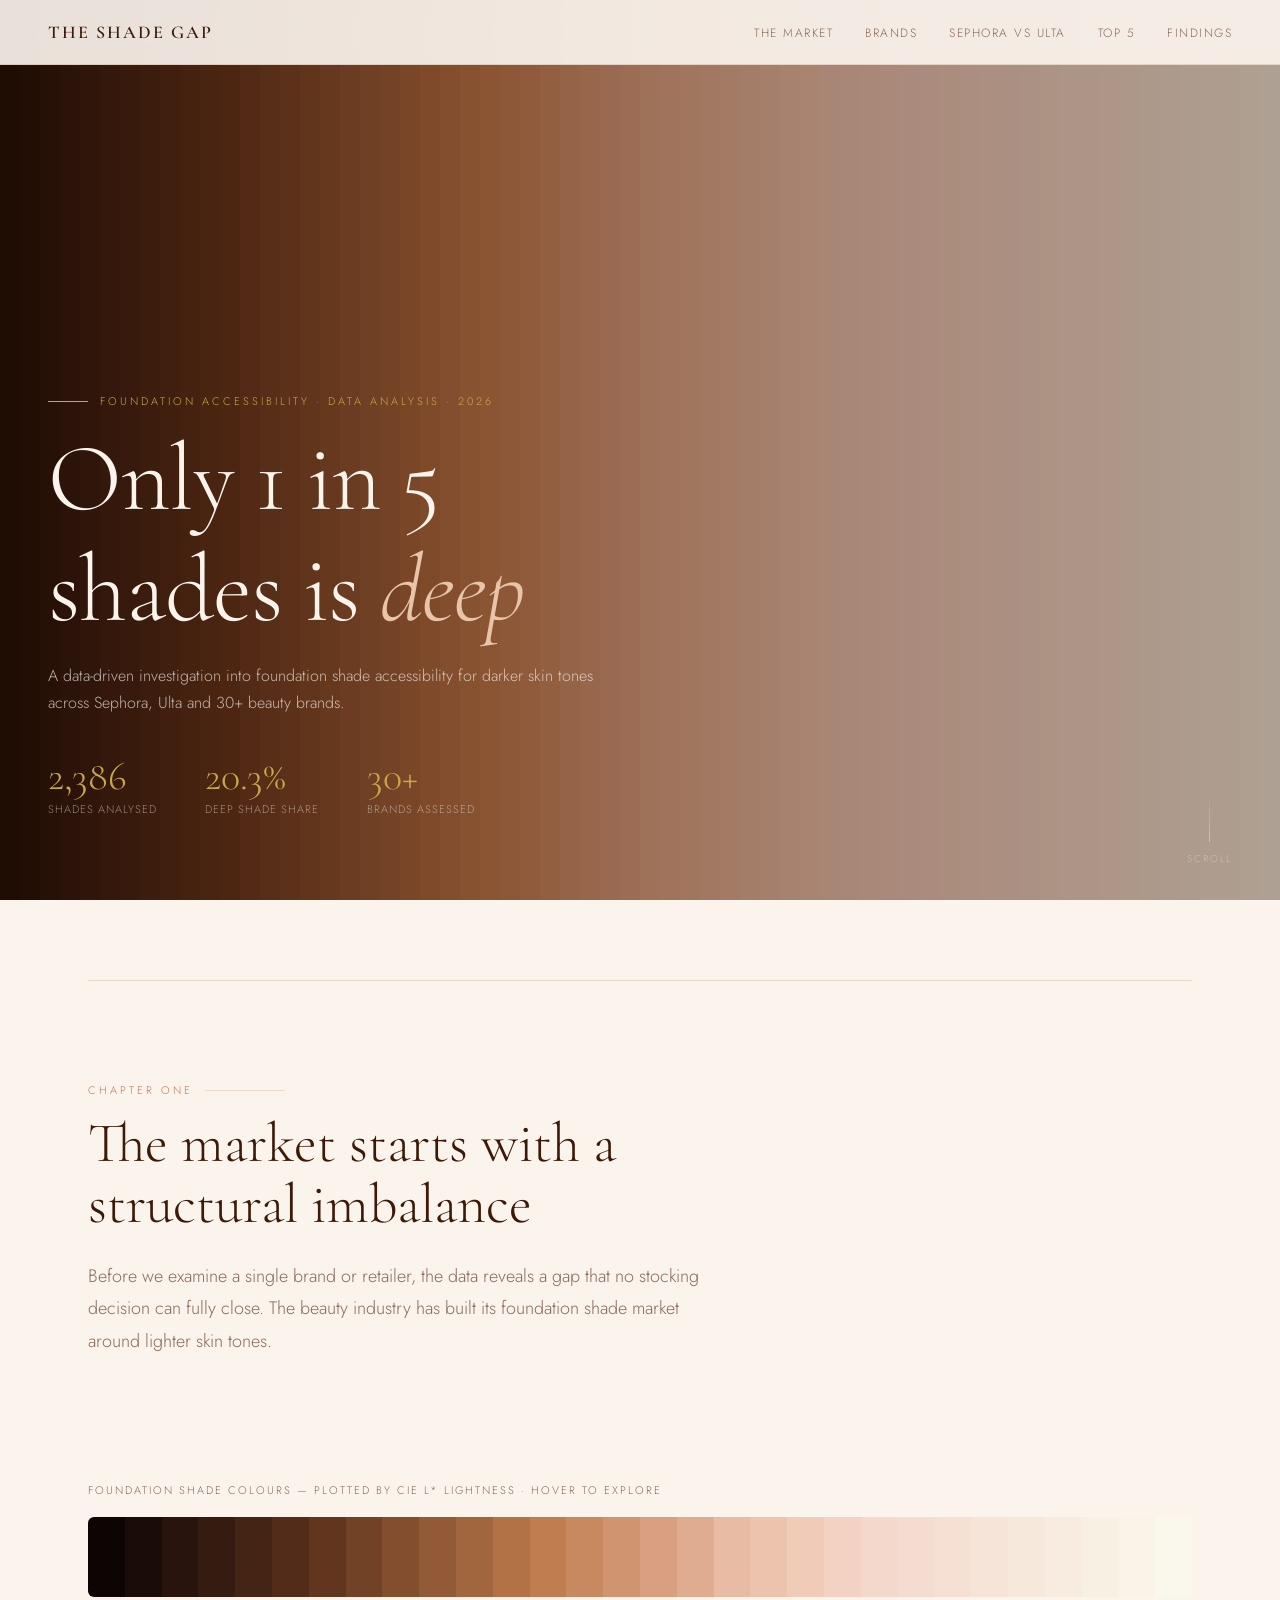
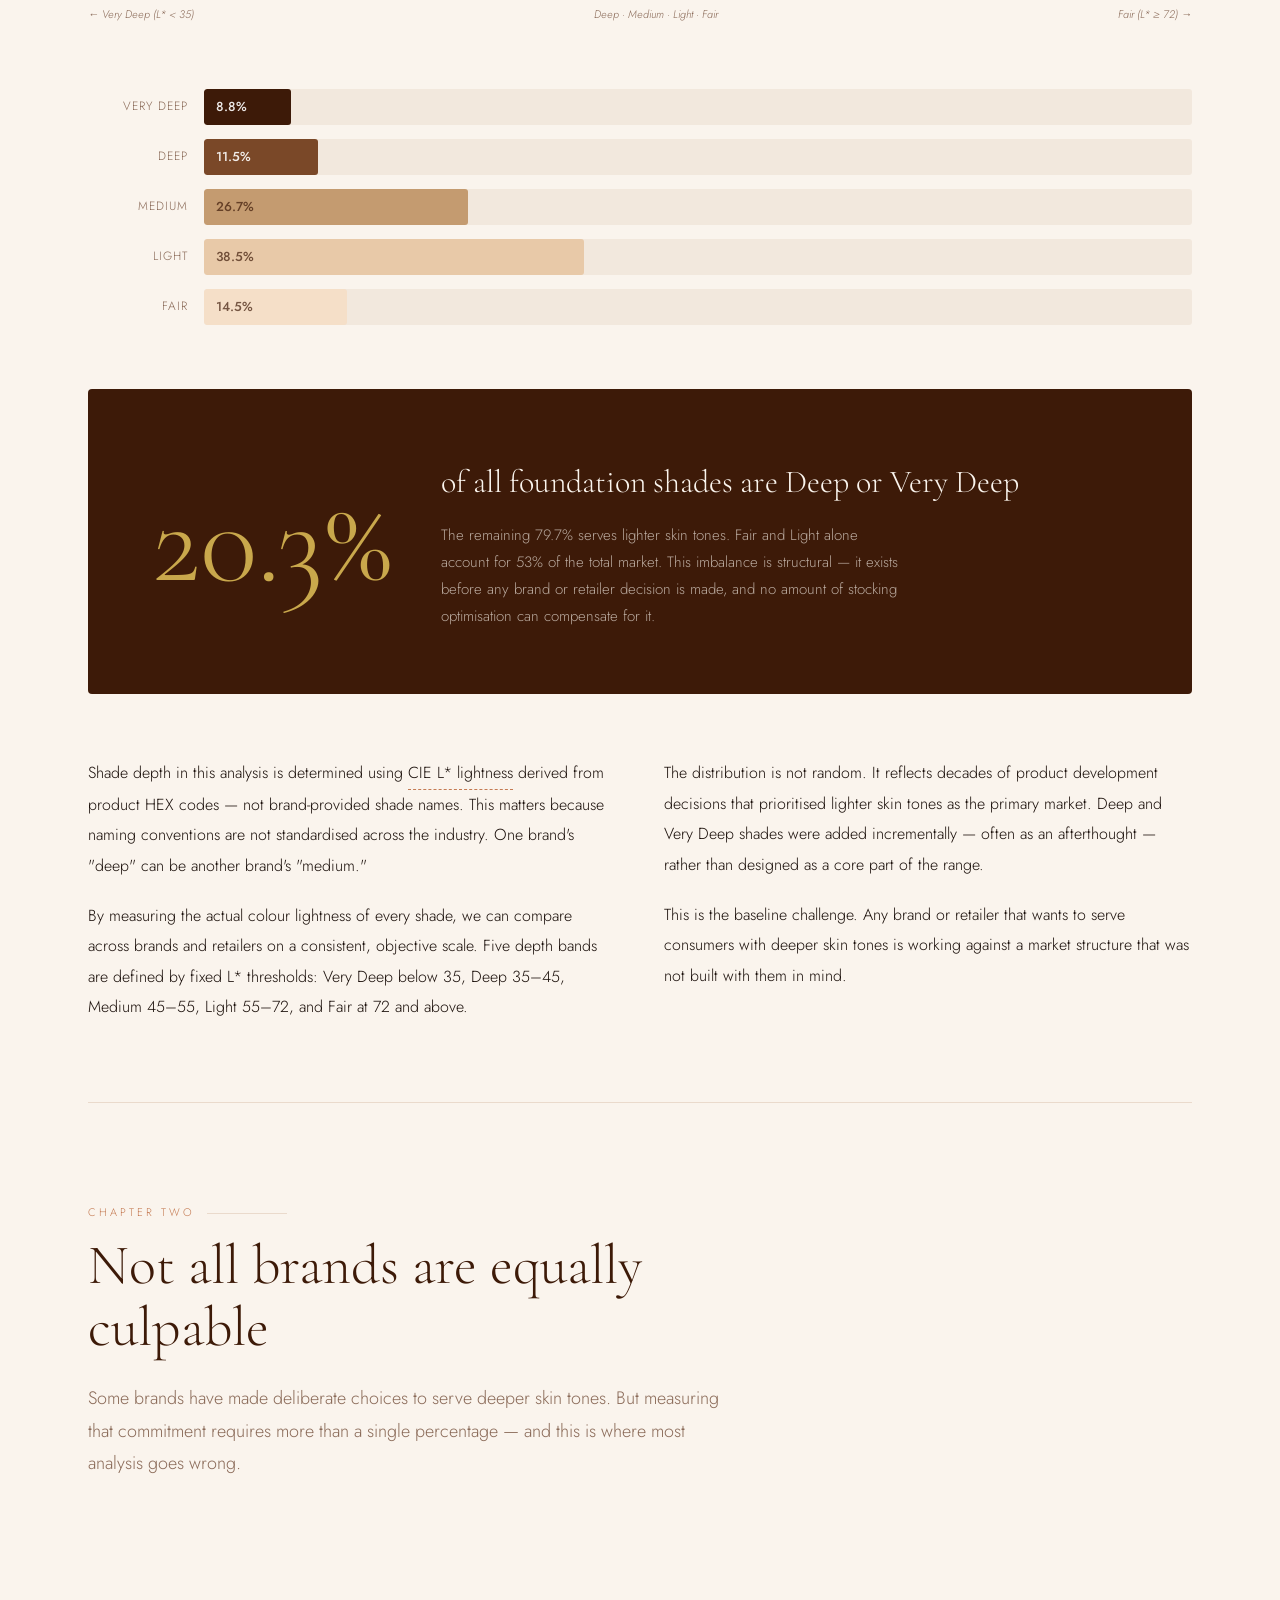
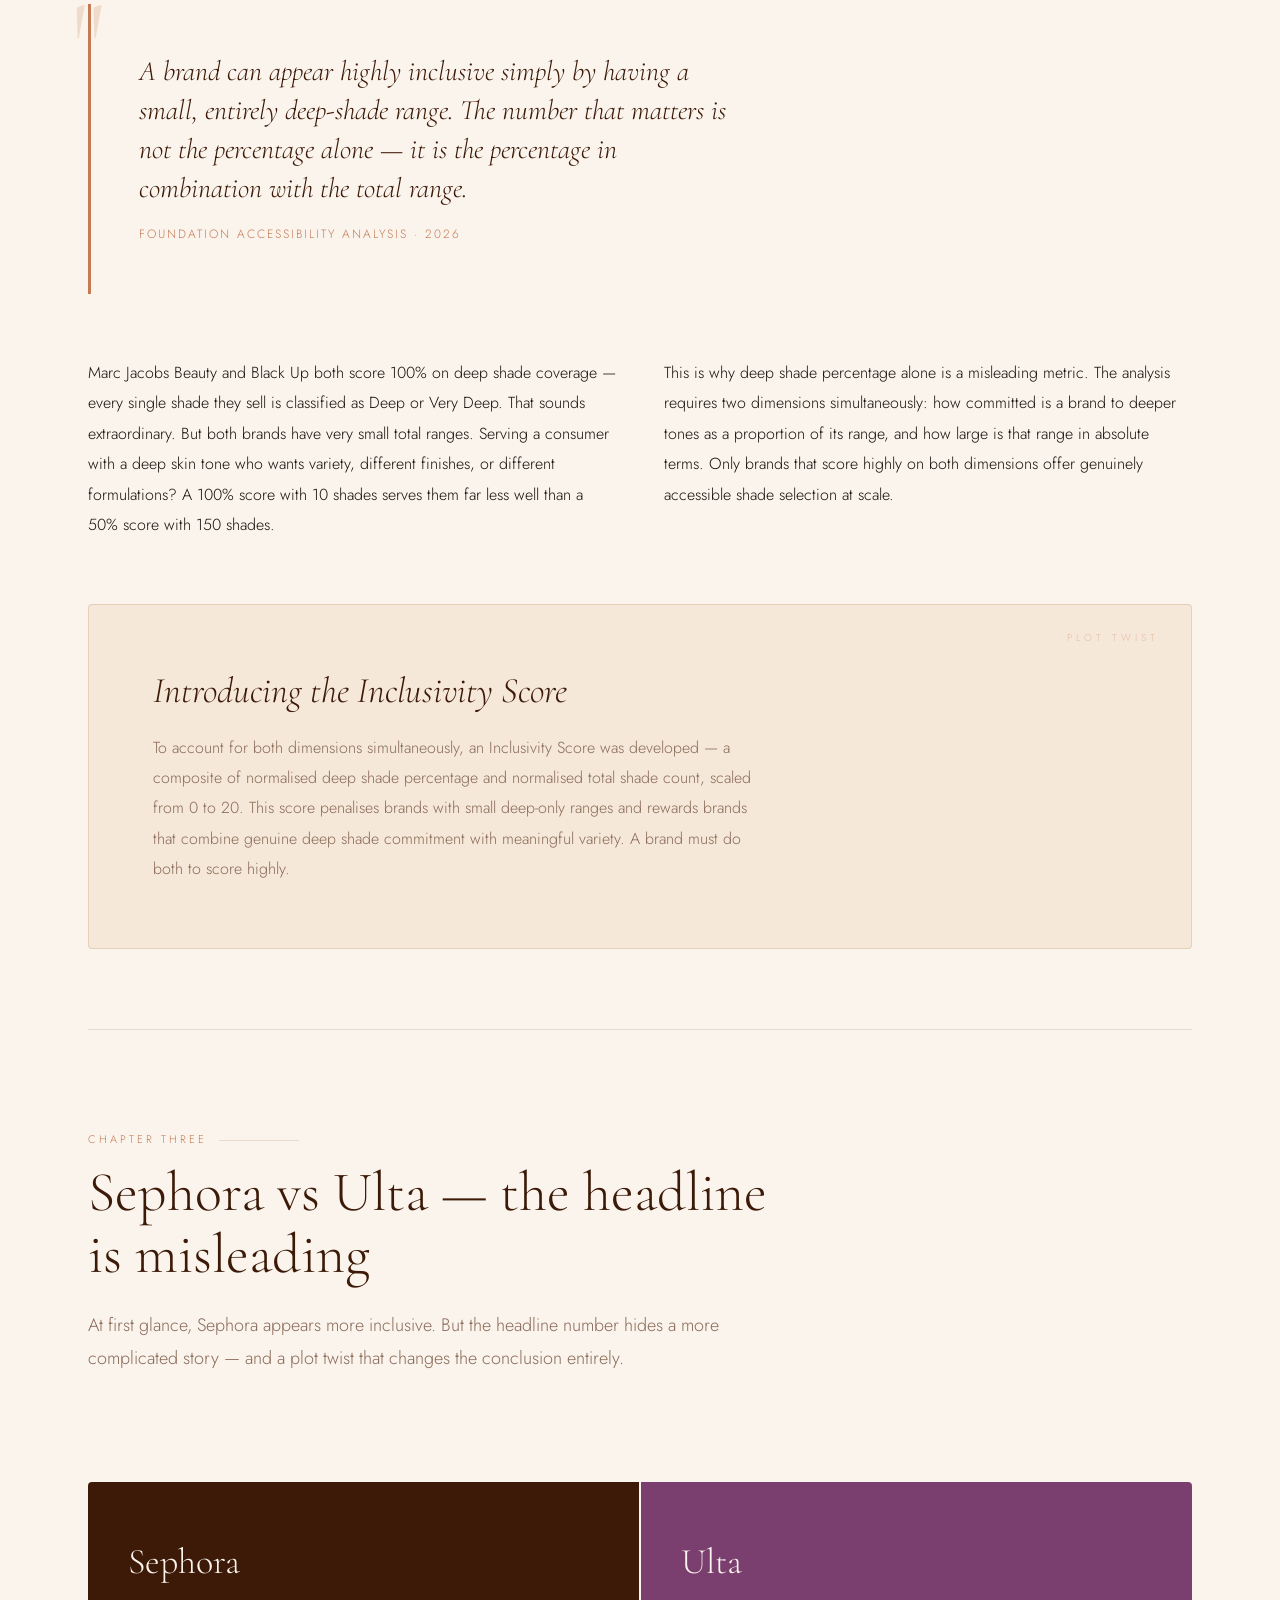
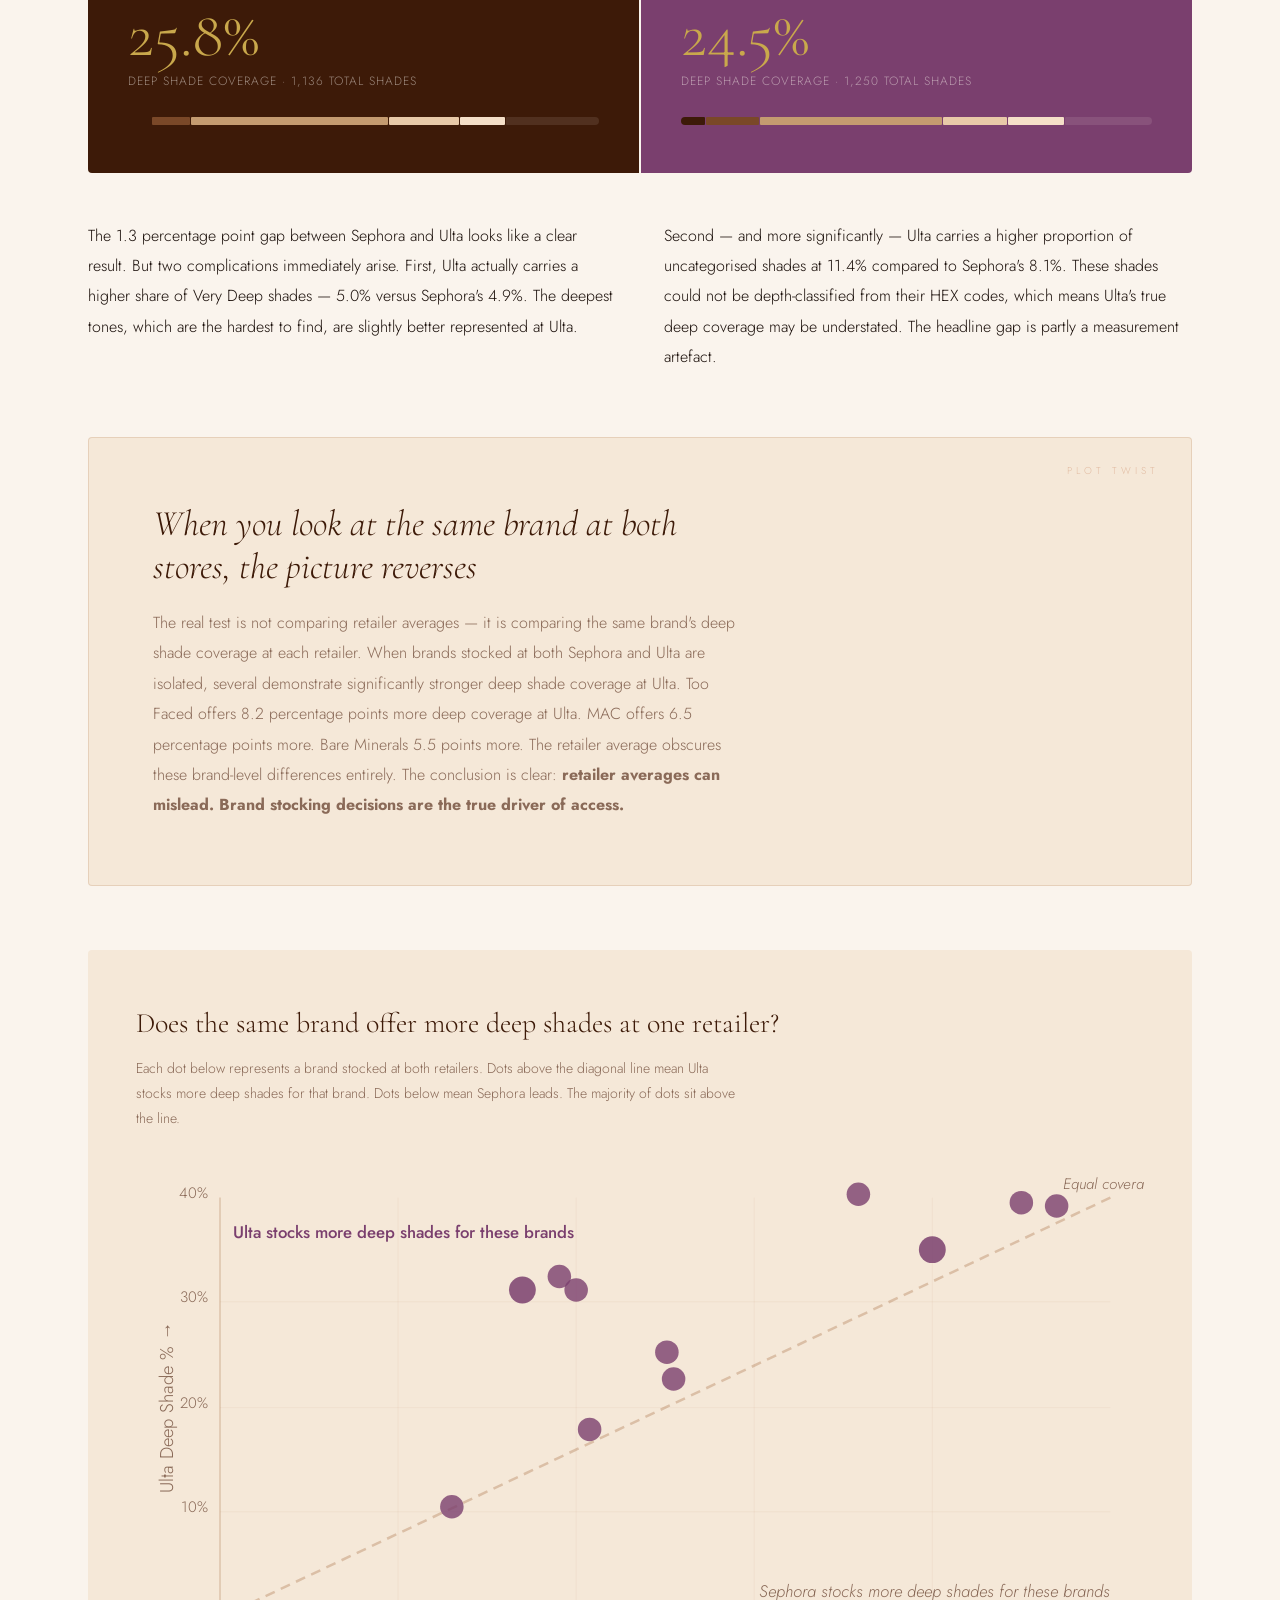
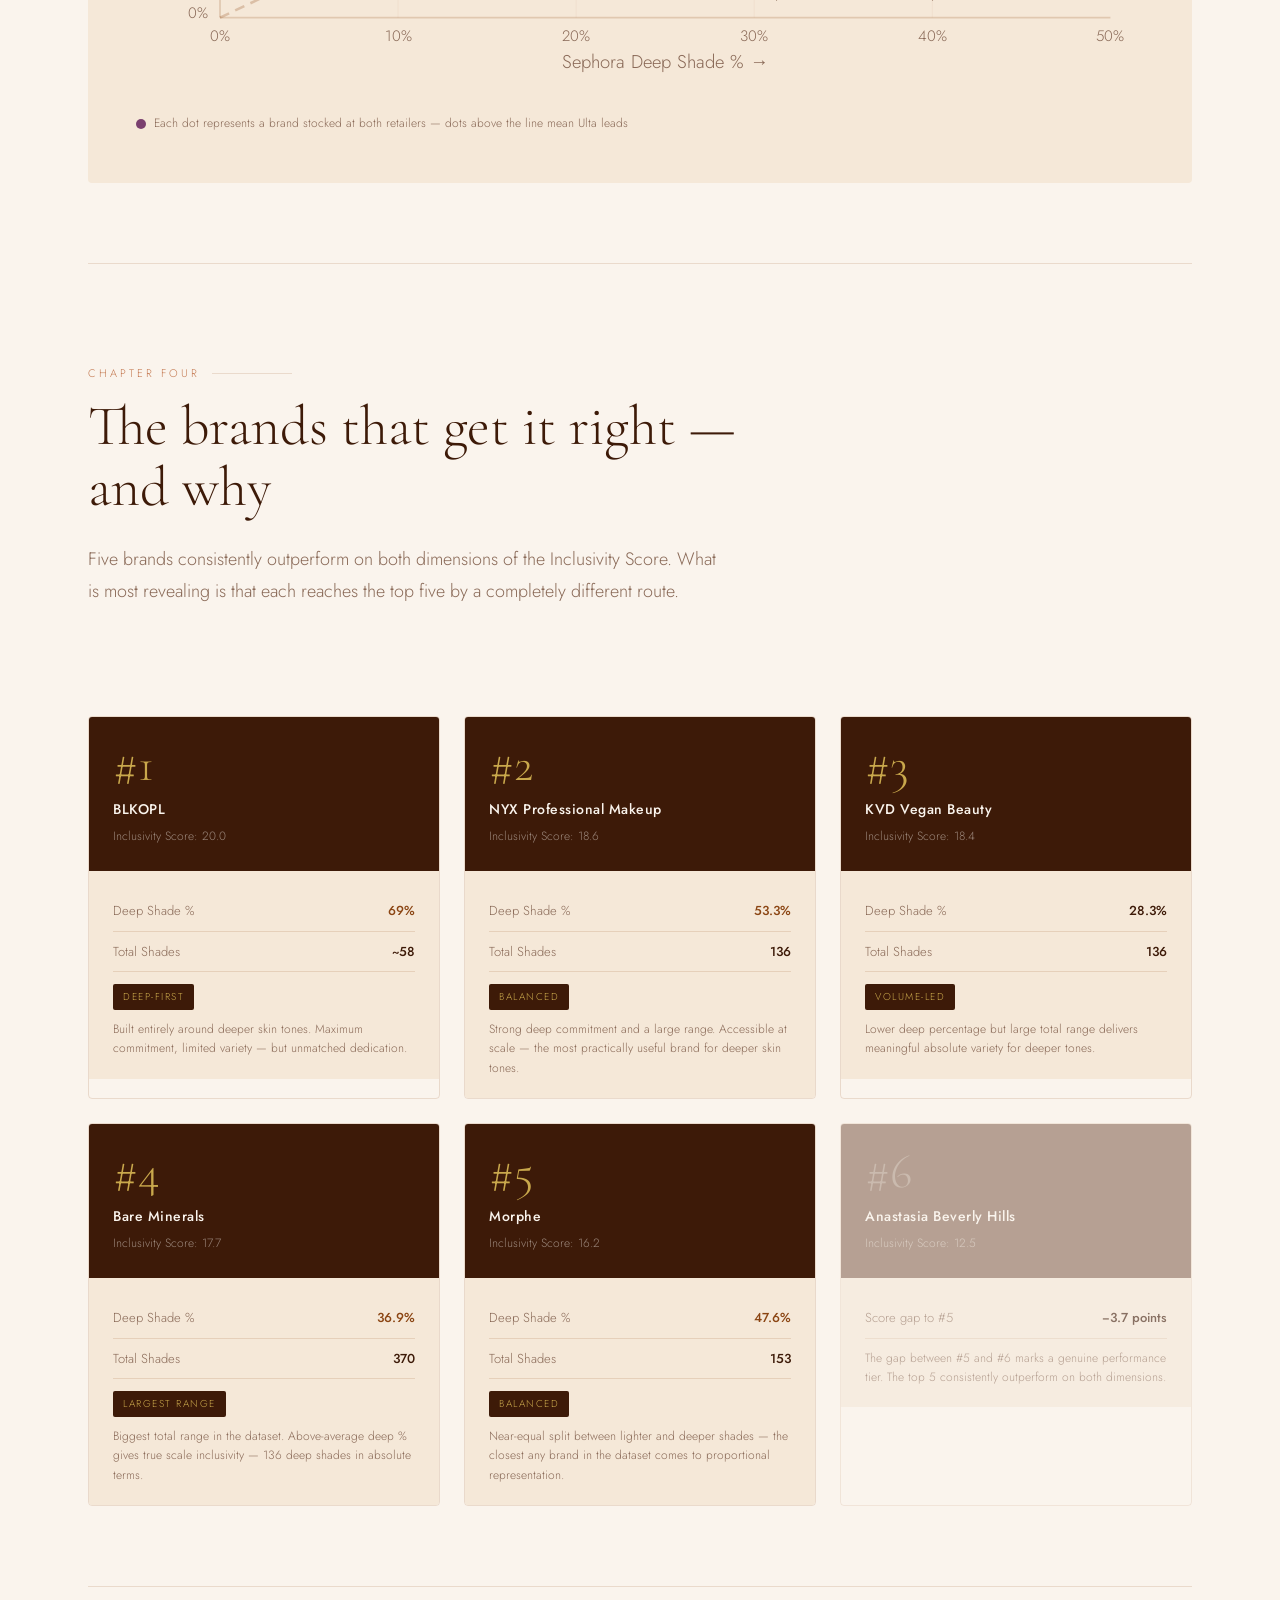
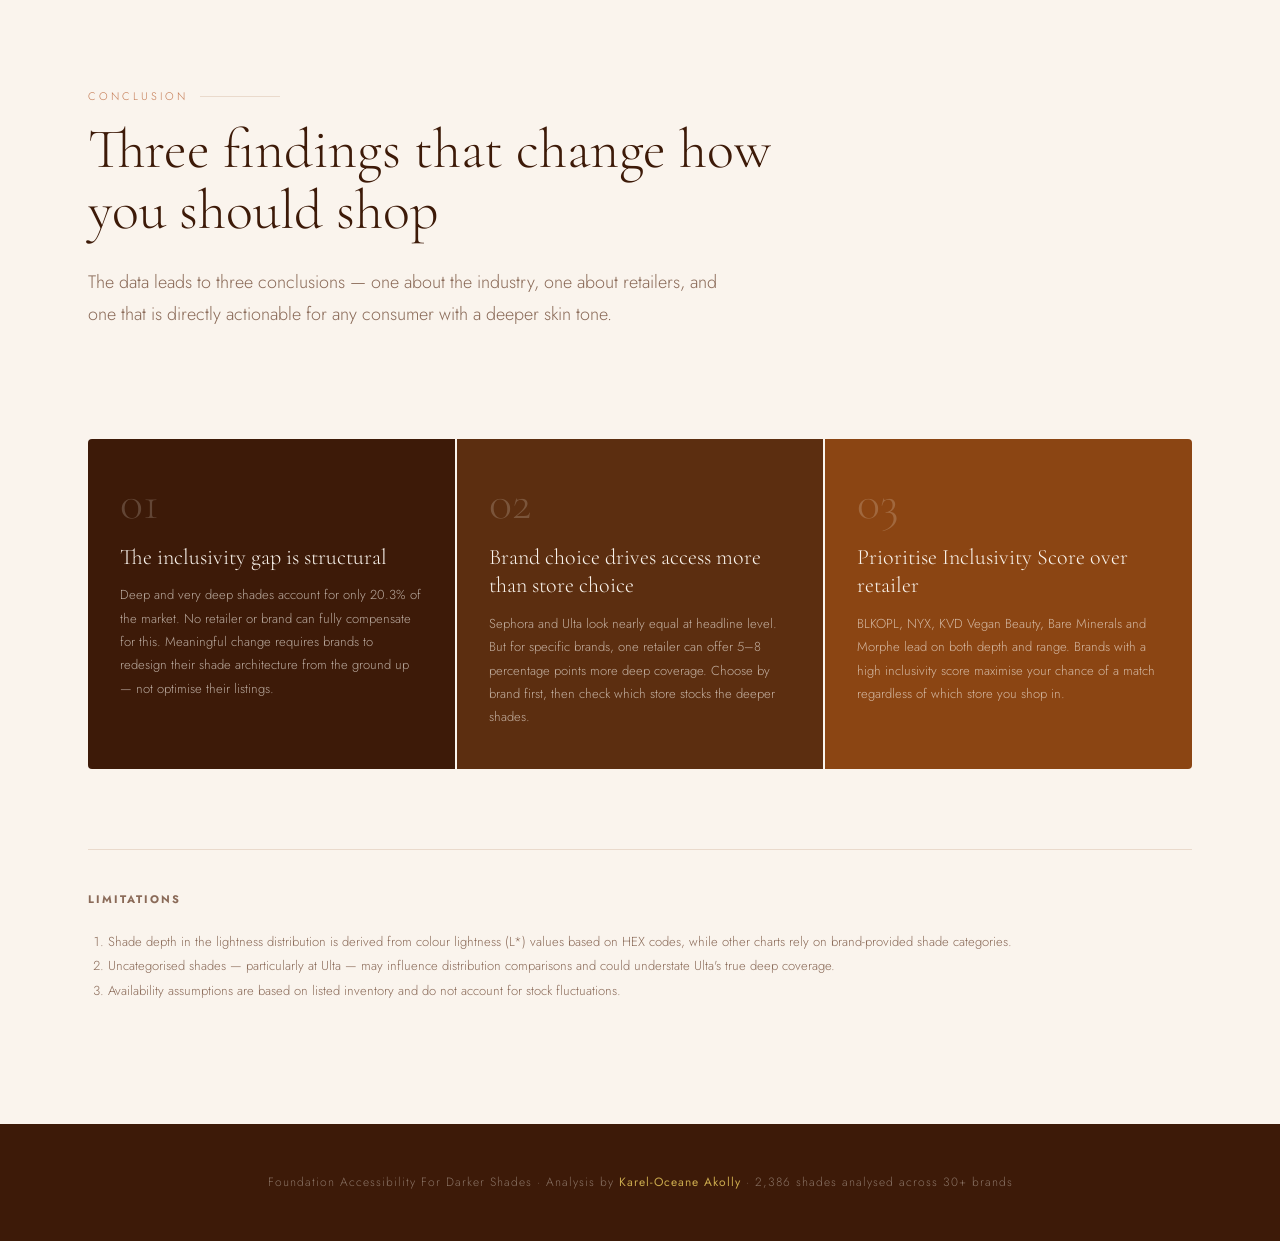
==== Foundation.html @ e333124c "Add files via upload" ====
<!DOCTYPE html>
<html lang="en">
<head>
<meta charset="UTF-8">
<meta name="viewport" content="width=device-width, initial-scale=1.0">
<title>The Shade Gap — Foundation Accessibility For Darker Shades</title>
<link href="https://fonts.googleapis.com/css2?family=Cormorant+Garamond:ital,wght@0,300;0,400;0,600;1,300;1,400&family=Jost:wght@300;400;500;600&display=swap" rel="stylesheet">
<style>
  :root {
    --ink: #1a0f0a;
    --cream: #faf4ed;
    --warm: #f5e8d8;
    --blush: #e8c4a8;
    --terra: #c47a52;
    --burnt: #8b4513;
    --espresso: #3d1a08;
    --deep: #5c2e10;
    --plum: #7a3f6e;
    --gold: #c9a84c;
    --muted: #8a6a58;
    --border: rgba(139,69,19,0.15);
  }

  * { margin:0; padding:0; box-sizing:border-box; }

  html { scroll-behavior: smooth; }

  body {
    background: var(--cream);
    color: var(--ink);
    font-family: 'Jost', sans-serif;
    font-weight: 300;
    font-size: 16px;
    line-height: 1.8;
    overflow-x: hidden;
  }

  /* ── PROGRESS BAR ── */
  #progress {
    position: fixed;
    top: 0; left: 0;
    height: 3px;
    background: linear-gradient(90deg, var(--terra), var(--gold));
    width: 0%;
    z-index: 1000;
    transition: width 0.1s linear;
  }

  /* ── NAV ── */
  nav {
    position: fixed;
    top: 0; left: 0; right: 0;
    z-index: 100;
    padding: 16px 48px;
    display: flex;
    justify-content: space-between;
    align-items: center;
    background: rgba(250,244,237,0.92);
    backdrop-filter: blur(12px);
    border-bottom: 1px solid var(--border);
  }

  .nav-logo {
    font-family: 'Cormorant Garamond', serif;
    font-size: 18px;
    font-weight: 600;
    letter-spacing: 2px;
    text-transform: uppercase;
    color: var(--espresso);
  }

  .nav-links {
    display: flex;
    gap: 32px;
    list-style: none;
  }

  .nav-links a {
    font-size: 12px;
    text-transform: uppercase;
    letter-spacing: 1.5px;
    color: var(--muted);
    text-decoration: none;
    transition: color 0.2s;
  }

  .nav-links a:hover { color: var(--burnt); }

  /* ── HERO ── */
  .hero {
    min-height: 100vh;
    display: flex;
    flex-direction: column;
    justify-content: flex-end;
    padding: 120px 48px 80px;
    position: relative;
    overflow: hidden;
    background: var(--espresso);
  }

  .hero-bg {
    position: absolute;
    inset: 0;
    display: flex;
  }

  .hero-shade {
    flex: 1;
    opacity: 0.6;
    transition: opacity 0.3s;
  }

  .hero-bg:hover .hero-shade { opacity: 0.4; }
  .hero-bg:hover .hero-shade:hover { opacity: 0.9; }

  .hero-content {
    position: relative;
    z-index: 2;
    max-width: 800px;
  }

  .hero-tag {
    font-size: 11px;
    text-transform: uppercase;
    letter-spacing: 3px;
    color: var(--gold);
    margin-bottom: 20px;
    display: flex;
    align-items: center;
    gap: 12px;
  }

  .hero-tag::before {
    content: '';
    display: block;
    width: 40px;
    height: 1px;
    background: var(--gold);
  }

  .hero h1 {
    font-family: 'Cormorant Garamond', serif;
    font-size: clamp(52px, 8vw, 96px);
    font-weight: 300;
    color: #faf4ed;
    line-height: 1.0;
    letter-spacing: -1px;
    margin-bottom: 24px;
  }

  .hero h1 em {
    font-style: italic;
    color: var(--blush);
  }

  .hero-sub {
    font-size: 16px;
    color: rgba(250,244,237,0.7);
    max-width: 560px;
    line-height: 1.7;
    margin-bottom: 40px;
  }

  .hero-stats {
    display: flex;
    gap: 48px;
  }

  .hero-stat-val {
    font-family: 'Cormorant Garamond', serif;
    font-size: 40px;
    font-weight: 300;
    color: var(--gold);
    line-height: 1;
  }

  .hero-stat-label {
    font-size: 11px;
    text-transform: uppercase;
    letter-spacing: 1px;
    color: rgba(250,244,237,0.5);
    margin-top: 4px;
  }

  .scroll-hint {
    position: absolute;
    bottom: 32px;
    right: 48px;
    display: flex;
    flex-direction: column;
    align-items: center;
    gap: 8px;
    color: rgba(250,244,237,0.4);
    font-size: 10px;
    letter-spacing: 2px;
    text-transform: uppercase;
  }

  .scroll-line {
    width: 1px;
    height: 48px;
    background: linear-gradient(to bottom, transparent, rgba(250,244,237,0.4));
    animation: scrollPulse 2s infinite;
  }

  @keyframes scrollPulse {
    0%, 100% { opacity: 0.4; }
    50% { opacity: 1; }
  }

  /* ── ARTICLE LAYOUT ── */
  .article {
    max-width: 1200px;
    margin: 0 auto;
    padding: 0 48px;
  }

  /* ── CHAPTER HEADER ── */
  .chapter {
    padding: 100px 0 60px;
    border-top: 1px solid var(--border);
    margin-top: 80px;
  }

  .chapter-num {
    font-size: 11px;
    text-transform: uppercase;
    letter-spacing: 3px;
    color: var(--terra);
    margin-bottom: 12px;
    display: flex;
    align-items: center;
    gap: 12px;
  }

  .chapter-num::after {
    content: '';
    flex: 1;
    height: 1px;
    background: var(--border);
    max-width: 80px;
  }

  .chapter h2 {
    font-family: 'Cormorant Garamond', serif;
    font-size: clamp(36px, 5vw, 56px);
    font-weight: 300;
    line-height: 1.1;
    color: var(--espresso);
    max-width: 700px;
    margin-bottom: 24px;
  }

  .chapter-intro {
    font-size: 18px;
    color: var(--muted);
    max-width: 640px;
    line-height: 1.8;
    font-weight: 300;
  }

  /* ── PULL QUOTE ── */
  .pull-quote {
    margin: 64px 0;
    padding: 48px 0 48px 48px;
    border-left: 3px solid var(--terra);
    position: relative;
  }

  .pull-quote::before {
    content: '"';
    font-family: 'Cormorant Garamond', serif;
    font-size: 120px;
    color: var(--blush);
    position: absolute;
    top: -20px;
    left: -20px;
    line-height: 1;
    opacity: 0.5;
  }

  .pull-quote p {
    font-family: 'Cormorant Garamond', serif;
    font-size: 28px;
    font-style: italic;
    font-weight: 300;
    color: var(--espresso);
    line-height: 1.4;
    max-width: 600px;
  }

  .pull-quote cite {
    display: block;
    margin-top: 16px;
    font-size: 12px;
    text-transform: uppercase;
    letter-spacing: 2px;
    color: var(--terra);
    font-style: normal;
  }

  /* ── BODY TEXT ── */
  .body-text {
    display: grid;
    grid-template-columns: 1fr 1fr;
    gap: 48px;
    margin: 48px 0;
  }

  .body-text p {
    font-size: 16px;
    color: var(--ink);
    line-height: 1.9;
  }

  .body-text p + p { margin-top: 20px; }

  /* ── LIGHTNESS STRIP ── */
  .lightness-section {
    margin: 64px 0;
  }

  .lightness-label {
    font-size: 11px;
    text-transform: uppercase;
    letter-spacing: 2px;
    color: var(--muted);
    margin-bottom: 16px;
  }

  .lightness-strip {
    display: flex;
    height: 80px;
    border-radius: 6px;
    overflow: hidden;
    cursor: crosshair;
    position: relative;
  }

  .ls-bar {
    flex: 1;
    transition: flex 0.4s ease;
    position: relative;
  }

  .ls-bar:hover {
    flex: 3;
  }

  .ls-bar::after {
    content: attr(data-label);
    position: absolute;
    bottom: 8px;
    left: 50%;
    transform: translateX(-50%);
    font-size: 9px;
    color: rgba(255,255,255,0.8);
    white-space: nowrap;
    opacity: 0;
    transition: opacity 0.2s;
    letter-spacing: 1px;
    text-transform: uppercase;
  }

  .ls-bar:hover::after { opacity: 1; }

  .ls-axis {
    display: flex;
    justify-content: space-between;
    margin-top: 8px;
    font-size: 11px;
    color: var(--muted);
    font-style: italic;
  }

  /* ── BIG STAT ── */
  .big-stat {
    margin: 64px 0;
    padding: 64px;
    background: var(--espresso);
    border-radius: 4px;
    display: grid;
    grid-template-columns: auto 1fr;
    gap: 48px;
    align-items: center;
  }

  .big-stat-num {
    font-family: 'Cormorant Garamond', serif;
    font-size: 120px;
    font-weight: 300;
    color: var(--gold);
    line-height: 1;
    white-space: nowrap;
  }

  .big-stat-text h3 {
    font-family: 'Cormorant Garamond', serif;
    font-size: 32px;
    font-weight: 300;
    color: var(--cream);
    margin-bottom: 12px;
  }

  .big-stat-text p {
    font-size: 15px;
    color: rgba(250,244,237,0.65);
    line-height: 1.8;
    max-width: 460px;
  }

  /* ── DEPTH BAR CHART ── */
  .depth-bars {
    margin: 48px 0;
  }

  .depth-bar-row {
    display: flex;
    align-items: center;
    gap: 16px;
    margin-bottom: 14px;
    opacity: 0;
    transform: translateX(-20px);
    transition: opacity 0.5s ease, transform 0.5s ease;
  }

  .depth-bar-row.visible {
    opacity: 1;
    transform: translateX(0);
  }

  .depth-bar-label {
    width: 100px;
    font-size: 12px;
    text-transform: uppercase;
    letter-spacing: 1px;
    color: var(--muted);
    text-align: right;
    flex-shrink: 0;
  }

  .depth-bar-track {
    flex: 1;
    height: 36px;
    background: rgba(139,69,19,0.07);
    border-radius: 3px;
    overflow: hidden;
    position: relative;
  }

  .depth-bar-fill {
    height: 100%;
    border-radius: 3px;
    width: 0%;
    transition: width 1.2s cubic-bezier(0.16, 1, 0.3, 1);
    display: flex;
    align-items: center;
    padding-left: 12px;
  }

  .depth-bar-pct {
    font-size: 13px;
    font-weight: 500;
    color: rgba(255,255,255,0.9);
    white-space: nowrap;
  }

  .depth-bar-pct-dark {
    color: rgba(61,26,8,0.7);
  }

  /* ── BRAND CARDS ── */
  .brand-grid {
    display: grid;
    grid-template-columns: repeat(3, 1fr);
    gap: 24px;
    margin: 48px 0;
  }

  .brand-card {
    border: 1px solid var(--border);
    border-radius: 4px;
    overflow: hidden;
    cursor: pointer;
    transition: transform 0.2s, box-shadow 0.2s;
  }

  .brand-card:hover {
    transform: translateY(-4px);
    box-shadow: 0 16px 40px rgba(61,26,8,0.12);
  }

  .brand-card-top {
    padding: 24px;
    background: var(--espresso);
  }

  .brand-card-rank {
    font-family: 'Cormorant Garamond', serif;
    font-size: 48px;
    font-weight: 300;
    color: var(--gold);
    line-height: 1;
    margin-bottom: 8px;
  }

  .brand-card-name {
    font-size: 14px;
    font-weight: 500;
    color: var(--cream);
    letter-spacing: 0.5px;
  }

  .brand-card-score {
    font-size: 12px;
    color: rgba(250,244,237,0.5);
    margin-top: 4px;
  }

  .brand-card-body {
    padding: 20px 24px;
    background: var(--warm);
  }

  .brand-stat-row {
    display: flex;
    justify-content: space-between;
    align-items: center;
    padding: 8px 0;
    border-bottom: 1px solid var(--border);
    font-size: 13px;
  }

  .brand-stat-row:last-child { border-bottom: none; }

  .brand-stat-key { color: var(--muted); }

  .brand-stat-val {
    font-weight: 500;
    color: var(--espresso);
  }

  .brand-strategy {
    display: inline-block;
    margin-top: 12px;
    padding: 4px 10px;
    background: var(--espresso);
    color: var(--gold);
    font-size: 10px;
    text-transform: uppercase;
    letter-spacing: 1.5px;
    border-radius: 2px;
  }

  /* ── RETAILER COMPARISON ── */
  .retailer-split {
    display: grid;
    grid-template-columns: 1fr 1fr;
    gap: 2px;
    margin: 48px 0;
    border-radius: 4px;
    overflow: hidden;
  }

  .retailer-panel {
    padding: 48px 40px;
    cursor: pointer;
    transition: opacity 0.2s;
  }

  .retailer-panel:hover { opacity: 0.9; }

  .retailer-panel.sephora { background: var(--espresso); }
  .retailer-panel.ulta { background: var(--plum); }

  .retailer-name {
    font-family: 'Cormorant Garamond', serif;
    font-size: 36px;
    font-weight: 300;
    color: var(--cream);
    margin-bottom: 8px;
  }

  .retailer-pct {
    font-family: 'Cormorant Garamond', serif;
    font-size: 64px;
    font-weight: 300;
    color: var(--gold);
    line-height: 1;
    margin-bottom: 4px;
  }

  .retailer-sub {
    font-size: 12px;
    color: rgba(250,244,237,0.5);
    text-transform: uppercase;
    letter-spacing: 1px;
  }

  .retailer-dist {
    display: flex;
    height: 8px;
    border-radius: 4px;
    overflow: hidden;
    margin-top: 24px;
    gap: 1px;
  }

  .rd-seg { border-radius: 1px; }

  /* ── SCATTER VISUAL ── */
  .scatter-section {
    margin: 48px 0;
    padding: 48px;
    background: var(--warm);
    border-radius: 4px;
  }

  .scatter-section h3 {
    font-family: 'Cormorant Garamond', serif;
    font-size: 28px;
    font-weight: 300;
    color: var(--espresso);
    margin-bottom: 8px;
  }

  .scatter-section p {
    font-size: 14px;
    color: var(--muted);
    margin-bottom: 32px;
    max-width: 600px;
  }

  /* ── TWIST BOX ── */
  .twist-box {
    margin: 64px 0;
    padding: 64px;
    background: var(--warm);
    border: 1px solid var(--border);
    border-radius: 4px;
    position: relative;
    overflow: hidden;
  }

  .twist-box::before {
    content: 'PLOT TWIST';
    position: absolute;
    top: 24px;
    right: 32px;
    font-size: 10px;
    letter-spacing: 4px;
    color: var(--terra);
    opacity: 0.4;
    text-transform: uppercase;
  }

  .twist-box h3 {
    font-family: 'Cormorant Garamond', serif;
    font-size: 36px;
    font-weight: 300;
    font-style: italic;
    color: var(--espresso);
    margin-bottom: 20px;
    max-width: 600px;
    line-height: 1.2;
  }

  .twist-box p {
    font-size: 16px;
    color: var(--muted);
    max-width: 600px;
    line-height: 1.9;
  }

  /* ── CONCLUSION CARDS ── */
  .conclusion-grid {
    display: grid;
    grid-template-columns: 1fr 1fr 1fr;
    gap: 2px;
    margin: 48px 0;
    border-radius: 4px;
    overflow: hidden;
  }

  .conc-card {
    padding: 40px 32px;
    background: var(--espresso);
  }

  .conc-card:nth-child(2) { background: var(--deep); }
  .conc-card:nth-child(3) { background: var(--burnt); }

  .conc-num {
    font-family: 'Cormorant Garamond', serif;
    font-size: 48px;
    font-weight: 300;
    color: rgba(250,244,237,0.2);
    line-height: 1;
    margin-bottom: 16px;
  }

  .conc-title {
    font-family: 'Cormorant Garamond', serif;
    font-size: 22px;
    font-weight: 300;
    color: var(--cream);
    margin-bottom: 12px;
    line-height: 1.3;
  }

  .conc-text {
    font-size: 13px;
    color: rgba(250,244,237,0.65);
    line-height: 1.8;
  }

  /* ── LIMITATIONS ── */
  .limitations {
    margin: 80px 0;
    padding: 40px 0;
    border-top: 1px solid var(--border);
  }

  .limitations h4 {
    font-size: 11px;
    text-transform: uppercase;
    letter-spacing: 2px;
    color: var(--muted);
    margin-bottom: 20px;
  }

  .limitations ol {
    padding-left: 20px;
    color: var(--muted);
    font-size: 13px;
    line-height: 1.9;
  }

  /* ── FOOTER ── */
  footer {
    background: var(--espresso);
    padding: 48px;
    text-align: center;
  }

  footer p {
    font-size: 12px;
    color: rgba(250,244,237,0.4);
    letter-spacing: 1px;
  }

  footer strong {
    color: var(--gold);
    font-weight: 400;
  }

  /* ── ANIMATIONS ── */
  .fade-in {
    opacity: 0;
    transform: translateY(24px);
    transition: opacity 0.7s ease, transform 0.7s ease;
  }

  .fade-in.visible {
    opacity: 1;
    transform: translateY(0);
  }

  @keyframes shimmer {
    0% { background-position: -200% center; }
    100% { background-position: 200% center; }
  }

  /* ── INTERACTIVE TOOLTIP ── */
  .tooltip-wrap {
    position: relative;
    display: inline-block;
    border-bottom: 1px dashed var(--terra);
    cursor: help;
  }

  .tooltip-wrap .tt {
    position: absolute;
    bottom: calc(100% + 8px);
    left: 50%;
    transform: translateX(-50%);
    background: var(--espresso);
    color: var(--cream);
    font-size: 12px;
    padding: 8px 14px;
    border-radius: 3px;
    white-space: nowrap;
    opacity: 0;
    pointer-events: none;
    transition: opacity 0.2s;
    z-index: 10;
  }

  .tooltip-wrap:hover .tt { opacity: 1; }

  /* ── MOBILE ── */
  @media (max-width: 768px) {
    nav { padding: 16px 24px; }
    .nav-links { display: none; }
    .hero { padding: 100px 24px 60px; }
    .article { padding: 0 24px; }
    .body-text { grid-template-columns: 1fr; }
    .brand-grid { grid-template-columns: 1fr; }
    .retailer-split, .conclusion-grid { grid-template-columns: 1fr; }
    .big-stat { grid-template-columns: 1fr; padding: 40px 32px; }
    .big-stat-num { font-size: 80px; }
    .twist-box { padding: 40px 32px; }
  }
</style>
</head>
<body>

<div id="progress"></div>

<nav>
  <div class="nav-logo">The Shade Gap</div>
  <ul class="nav-links">
    <li><a href="#market">The Market</a></li>
    <li><a href="#brands">Brands</a></li>
    <li><a href="#retailers">Sephora vs Ulta</a></li>
    <li><a href="#leaders">Top 5</a></li>
    <li><a href="#conclusion">Findings</a></li>
  </ul>
</nav>

<!-- ── HERO ── -->
<section class="hero">
  <div class="hero-bg" id="heroBg"></div>
  <div class="hero-content">
    <div class="hero-tag">Foundation Accessibility · Data Analysis · 2026</div>
    <h1>Only 1 in 5<br><span style="display:block;margin-top:0.15em;">shades is <em>deep</em></span></h1>
    <p class="hero-sub">A data-driven investigation into foundation shade accessibility for darker skin tones across Sephora, Ulta and 30+ beauty brands.</p>
    <div class="hero-stats">
      <div>
        <div class="hero-stat-val">2,386</div>
        <div class="hero-stat-label">Shades analysed</div>
      </div>
      <div>
        <div class="hero-stat-val">20.3%</div>
        <div class="hero-stat-label">Deep shade share</div>
      </div>
      <div>
        <div class="hero-stat-val">30+</div>
        <div class="hero-stat-label">Brands assessed</div>
      </div>
    </div>
  </div>
  <div class="scroll-hint">
    <div class="scroll-line"></div>
    Scroll
  </div>
</section>

<div class="article">

  <!-- ── CHAPTER 1: MARKET ── -->
  <section class="chapter fade-in" id="market">
    <div class="chapter-num">Chapter One</div>
    <h2>The market starts with a structural imbalance</h2>
    <p class="chapter-intro">Before we examine a single brand or retailer, the data reveals a gap that no stocking decision can fully close. The beauty industry has built its foundation shade market around lighter skin tones.</p>
  </section>

  <div class="lightness-section fade-in">
    <div class="lightness-label">Foundation shade colours — plotted by CIE L* lightness · hover to explore</div>
    <div class="lightness-strip" id="lightnessStrip"></div>
    <div class="ls-axis">
      <span>← Very Deep (L* &lt; 35)</span>
      <span>Deep · Medium · Light · Fair</span>
      <span>Fair (L* ≥ 72) →</span>
    </div>
  </div>

  <div class="depth-bars fade-in" id="depthBars">
    <div class="depth-bar-row" data-width="8.8" data-color="#3d1a08" data-dark="false">
      <div class="depth-bar-label">Very Deep</div>
      <div class="depth-bar-track">
        <div class="depth-bar-fill" style="background:#3d1a08;">
          <span class="depth-bar-pct">8.8%</span>
        </div>
      </div>
    </div>
    <div class="depth-bar-row" data-width="11.5" data-color="#7a4828" data-dark="false">
      <div class="depth-bar-label">Deep</div>
      <div class="depth-bar-track">
        <div class="depth-bar-fill" style="background:#7a4828;">
          <span class="depth-bar-pct">11.5%</span>
        </div>
      </div>
    </div>
    <div class="depth-bar-row" data-width="26.7" data-color="#c49b70" data-dark="true">
      <div class="depth-bar-label">Medium</div>
      <div class="depth-bar-track">
        <div class="depth-bar-fill" style="background:#c49b70;">
          <span class="depth-bar-pct depth-bar-pct-dark">26.7%</span>
        </div>
      </div>
    </div>
    <div class="depth-bar-row" data-width="38.5" data-color="#e8c9a8" data-dark="true">
      <div class="depth-bar-label">Light</div>
      <div class="depth-bar-track">
        <div class="depth-bar-fill" style="background:#e8c9a8;">
          <span class="depth-bar-pct depth-bar-pct-dark">38.5%</span>
        </div>
      </div>
    </div>
    <div class="depth-bar-row" data-width="14.5" data-color="#f5dfc8" data-dark="true">
      <div class="depth-bar-label">Fair</div>
      <div class="depth-bar-track">
        <div class="depth-bar-fill" style="background:#f5dfc8;">
          <span class="depth-bar-pct depth-bar-pct-dark">14.5%</span>
        </div>
      </div>
    </div>
  </div>

  <div class="big-stat fade-in">
    <div class="big-stat-num">20.3%</div>
    <div class="big-stat-text">
      <h3>of all foundation shades are Deep or Very Deep</h3>
      <p>The remaining 79.7% serves lighter skin tones. Fair and Light alone account for 53% of the total market. This imbalance is structural — it exists before any brand or retailer decision is made, and no amount of stocking optimisation can compensate for it.</p>
    </div>
  </div>

  <div class="body-text fade-in">
    <div>
      <p>Shade depth in this analysis is determined using <span class="tooltip-wrap">CIE L* lightness<span class="tt">Measured objectively from product HEX codes</span></span> derived from product HEX codes — not brand-provided shade names. This matters because naming conventions are not standardised across the industry. One brand's "deep" can be another brand's "medium."</p>
      <p>By measuring the actual colour lightness of every shade, we can compare across brands and retailers on a consistent, objective scale. Five depth bands are defined by fixed L* thresholds: Very Deep below 35, Deep 35–45, Medium 45–55, Light 55–72, and Fair at 72 and above.</p>
    </div>
    <div>
      <p>The distribution is not random. It reflects decades of product development decisions that prioritised lighter skin tones as the primary market. Deep and Very Deep shades were added incrementally — often as an afterthought — rather than designed as a core part of the range.</p>
      <p>This is the baseline challenge. Any brand or retailer that wants to serve consumers with deeper skin tones is working against a market structure that was not built with them in mind.</p>
    </div>
  </div>

  <!-- ── CHAPTER 2: BRANDS ── -->
  <section class="chapter fade-in" id="brands">
    <div class="chapter-num">Chapter Two</div>
    <h2>Not all brands are equally culpable</h2>
    <p class="chapter-intro">Some brands have made deliberate choices to serve deeper skin tones. But measuring that commitment requires more than a single percentage — and this is where most analysis goes wrong.</p>
  </section>

  <div class="pull-quote fade-in">
    <p>A brand can appear highly inclusive simply by having a small, entirely deep-shade range. The number that matters is not the percentage alone — it is the percentage in combination with the total range.</p>
    <cite>Foundation Accessibility Analysis · 2026</cite>
  </div>

  <div class="body-text fade-in">
    <div>
      <p>Marc Jacobs Beauty and Black Up both score 100% on deep shade coverage — every single shade they sell is classified as Deep or Very Deep. That sounds extraordinary. But both brands have very small total ranges. Serving a consumer with a deep skin tone who wants variety, different finishes, or different formulations? A 100% score with 10 shades serves them far less well than a 50% score with 150 shades.</p>
    </div>
    <div>
      <p>This is why deep shade percentage alone is a misleading metric. The analysis requires two dimensions simultaneously: how committed is a brand to deeper tones as a proportion of its range, and how large is that range in absolute terms. Only brands that score highly on both dimensions offer genuinely accessible shade selection at scale.</p>
    </div>
  </div>

  <div class="twist-box fade-in">
    <h3>Introducing the Inclusivity Score</h3>
    <p>To account for both dimensions simultaneously, an Inclusivity Score was developed — a composite of normalised deep shade percentage and normalised total shade count, scaled from 0 to 20. This score penalises brands with small deep-only ranges and rewards brands that combine genuine deep shade commitment with meaningful variety. A brand must do both to score highly.</p>
  </div>

  <!-- ── CHAPTER 3: RETAILERS ── -->
  <section class="chapter fade-in" id="retailers">
    <div class="chapter-num">Chapter Three</div>
    <h2>Sephora vs Ulta — the headline is misleading</h2>
    <p class="chapter-intro">At first glance, Sephora appears more inclusive. But the headline number hides a more complicated story — and a plot twist that changes the conclusion entirely.</p>
  </section>

  <div class="retailer-split fade-in">
    <div class="retailer-panel sephora">
      <div class="retailer-name">Sephora</div>
      <div class="retailer-pct">25.8%</div>
      <div class="retailer-sub">Deep shade coverage · 1,136 total shades</div>
      <div class="retailer-dist">
        <div class="rd-seg" style="width:4.9%;background:#3d1a08;"></div>
        <div class="rd-seg" style="width:8.1%;background:#7a4828;"></div>
        <div class="rd-seg" style="width:41.8%;background:#c49b70;"></div>
        <div class="rd-seg" style="width:14.8%;background:#e8c9a8;"></div>
        <div class="rd-seg" style="width:9.5%;background:#f5dfc8;"></div>
        <div class="rd-seg" style="flex:1;background:rgba(250,244,237,0.1);"></div>
      </div>
    </div>
    <div class="retailer-panel ulta">
      <div class="retailer-name">Ulta</div>
      <div class="retailer-pct">24.5%</div>
      <div class="retailer-sub">Deep shade coverage · 1,250 total shades</div>
      <div class="retailer-dist">
        <div class="rd-seg" style="width:5.0%;background:#3d1a08;"></div>
        <div class="rd-seg" style="width:11.4%;background:#7a4828;"></div>
        <div class="rd-seg" style="width:38.6%;background:#c49b70;"></div>
        <div class="rd-seg" style="width:13.6%;background:#e8c9a8;"></div>
        <div class="rd-seg" style="width:11.9%;background:#f5dfc8;"></div>
        <div class="rd-seg" style="flex:1;background:rgba(250,244,237,0.1);"></div>
      </div>
    </div>
  </div>

  <div class="body-text fade-in">
    <div>
      <p>The 1.3 percentage point gap between Sephora and Ulta looks like a clear result. But two complications immediately arise. First, Ulta actually carries a higher share of Very Deep shades — 5.0% versus Sephora's 4.9%. The deepest tones, which are the hardest to find, are slightly better represented at Ulta.</p>
    </div>
    <div>
      <p>Second — and more significantly — Ulta carries a higher proportion of uncategorised shades at 11.4% compared to Sephora's 8.1%. These shades could not be depth-classified from their HEX codes, which means Ulta's true deep coverage may be understated. The headline gap is partly a measurement artefact.</p>
    </div>
  </div>

  <div class="twist-box fade-in">
    <h3>When you look at the same brand at both stores, the picture reverses</h3>
    <p>The real test is not comparing retailer averages — it is comparing the same brand's deep shade coverage at each retailer. When brands stocked at both Sephora and Ulta are isolated, several demonstrate significantly stronger deep shade coverage at Ulta. Too Faced offers 8.2 percentage points more deep coverage at Ulta. MAC offers 6.5 percentage points more. Bare Minerals 5.5 points more. The retailer average obscures these brand-level differences entirely. The conclusion is clear: <strong>retailer averages can mislead. Brand stocking decisions are the true driver of access.</strong></p>
  </div>

  <div class="scatter-section fade-in">
    <h3>Does the same brand offer more deep shades at one retailer?</h3>
    <p>Each dot below represents a brand stocked at both retailers. Dots above the diagonal line mean Ulta stocks more deep shades for that brand. Dots below mean Sephora leads. The majority of dots sit above the line.</p>
    <svg viewBox="0 0 600 320" style="display:block;width:100%;margin-top:16px;">
      <!-- Axes -->
      <line x1="50" y1="20" x2="50" y2="270" stroke="rgba(139,69,19,0.2)" stroke-width="1"/>
      <line x1="50" y1="270" x2="580" y2="270" stroke="rgba(139,69,19,0.2)" stroke-width="1"/>
      <!-- Gridlines -->
      <line x1="50" y1="207" x2="580" y2="207" stroke="rgba(139,69,19,0.06)" stroke-width="0.5"/>
      <line x1="50" y1="145" x2="580" y2="145" stroke="rgba(139,69,19,0.06)" stroke-width="0.5"/>
      <line x1="50" y1="82" x2="580" y2="82" stroke="rgba(139,69,19,0.06)" stroke-width="0.5"/>
      <line x1="156" y1="20" x2="156" y2="270" stroke="rgba(139,69,19,0.06)" stroke-width="0.5"/>
      <line x1="262" y1="20" x2="262" y2="270" stroke="rgba(139,69,19,0.06)" stroke-width="0.5"/>
      <line x1="368" y1="20" x2="368" y2="270" stroke="rgba(139,69,19,0.06)" stroke-width="0.5"/>
      <line x1="474" y1="20" x2="474" y2="270" stroke="rgba(139,69,19,0.06)" stroke-width="0.5"/>
      <!-- Equal line Y=X diagonal -->
      <line x1="50" y1="270" x2="580" y2="20" stroke="rgba(139,69,19,0.25)" stroke-dasharray="6,4" stroke-width="1.5"/>
      <text x="552" y="15" font-size="9" fill="var(--muted)" font-family="Jost" font-style="italic">Equal coverage</text>
      <!-- Axis tick labels -->
      <text x="50"  y="284" text-anchor="middle" font-size="9" fill="var(--muted)" font-family="Jost">0%</text>
      <text x="156" y="284" text-anchor="middle" font-size="9" fill="var(--muted)" font-family="Jost">10%</text>
      <text x="262" y="284" text-anchor="middle" font-size="9" fill="var(--muted)" font-family="Jost">20%</text>
      <text x="368" y="284" text-anchor="middle" font-size="9" fill="var(--muted)" font-family="Jost">30%</text>
      <text x="474" y="284" text-anchor="middle" font-size="9" fill="var(--muted)" font-family="Jost">40%</text>
      <text x="580" y="284" text-anchor="middle" font-size="9" fill="var(--muted)" font-family="Jost">50%</text>
      <text x="43" y="270" text-anchor="end" font-size="9" fill="var(--muted)" font-family="Jost">0%</text>
      <text x="43" y="207" text-anchor="end" font-size="9" fill="var(--muted)" font-family="Jost">10%</text>
      <text x="43" y="145" text-anchor="end" font-size="9" fill="var(--muted)" font-family="Jost">20%</text>
      <text x="43" y="82"  text-anchor="end" font-size="9" fill="var(--muted)" font-family="Jost">30%</text>
      <text x="43" y="20"  text-anchor="end" font-size="9" fill="var(--muted)" font-family="Jost">40%</text>

      <!-- DOTS MATCHING SCREENSHOT EXACTLY — all purple, first on diagonal -->

      <!-- Dot ON the line: ~13% Sephora, ~13% Ulta -->
      <circle cx="188" cy="204" r="7" fill="var(--plum)" opacity="0.8"/>

      <!-- Big outlier top-left: ~14% Sephora, ~41% Ulta (far above) -->
      <circle cx="230" cy="75" r="8" fill="var(--plum)" opacity="0.85"/>

      <!-- ~18% Sephora, ~38% Ulta -->
      <circle cx="270" cy="158" r="7" fill="var(--plum)" opacity="0.8"/>

      <!-- ~19% Sephora, ~32% Ulta -->
      <circle cx="252" cy="67" r="7" fill="var(--plum)" opacity="0.8"/>

      <!-- ~20% Sephora, ~29% Ulta -->
      <circle cx="262" cy="75" r="7" fill="var(--plum)" opacity="0.8"/>

      <!-- ~20% Sephora, ~27% Ulta -->
      <circle cx="320" cy="128" r="7" fill="var(--plum)" opacity="0.8"/>

      <!-- ~30% Sephora, ~33% Ulta (above line) -->
      <circle cx="316" cy="112" r="7" fill="var(--plum)" opacity="0.8"/>

      <!-- ~31% Sephora, ~32% Ulta (just above line) -->
      <circle cx="430" cy="18" r="7" fill="var(--plum)" opacity="0.8"/>

      <!-- Far right cluster: ~40% Sephora, ~35% Ulta -->
      <circle cx="474" cy="51" r="8" fill="var(--plum)" opacity="0.85"/>

      <!-- ~45% Sephora, ~35% Ulta -->
      <circle cx="527" cy="23" r="7" fill="var(--plum)" opacity="0.8"/>

      <!-- ~47% Sephora, ~36% Ulta -->
      <circle cx="548" cy="25" r="7" fill="var(--plum)" opacity="0.8"/>

    

      <!-- Axis labels -->
      <text x="315" y="300" text-anchor="middle" font-size="11" fill="var(--muted)" font-family="Jost">Sephora Deep Shade % →</text>
      <text x="22" y="145" text-anchor="middle" font-size="11" fill="var(--muted)" font-family="Jost" transform="rotate(-90 22 145)">Ulta Deep Shade % →</text>
      <!-- Region labels -->
      <text x="58" y="44" font-size="10" fill="var(--plum)" font-family="Jost" font-weight="500">Ulta stocks more deep shades for these brands</text>
      <text x="580" y="258" text-anchor="end" font-size="10" fill="var(--muted)" font-family="Jost" font-style="italic">Sephora stocks more deep shades for these brands</text>
    </svg>
    <div style="display:flex;gap:20px;margin-top:12px;">
      <div style="display:flex;align-items:center;gap:8px;font-size:12px;color:var(--muted);">
        <div style="width:10px;height:10px;border-radius:50%;background:var(--plum);"></div>Each dot represents a brand stocked at both retailers — dots above the line mean Ulta leads
      </div>
    </div>
  </div>

  <!-- ── CHAPTER 4: TOP 5 ── -->
  <section class="chapter fade-in" id="leaders">
    <div class="chapter-num">Chapter Four</div>
    <h2>The brands that get it right — and why</h2>
    <p class="chapter-intro">Five brands consistently outperform on both dimensions of the Inclusivity Score. What is most revealing is that each reaches the top five by a completely different route.</p>
  </section>

  <div class="brand-grid fade-in">
    <div class="brand-card">
      <div class="brand-card-top">
        <div class="brand-card-rank">#1</div>
        <div class="brand-card-name">BLKOPL</div>
        <div class="brand-card-score">Inclusivity Score: 20.0</div>
      </div>
      <div class="brand-card-body">
        <div class="brand-stat-row"><span class="brand-stat-key">Deep Shade %</span><span class="brand-stat-val" style="color:var(--burnt);">69%</span></div>
        <div class="brand-stat-row"><span class="brand-stat-key">Total Shades</span><span class="brand-stat-val">~58</span></div>
        <div class="brand-strategy">Deep-First</div>
        <p style="font-size:12px;color:var(--muted);margin-top:10px;line-height:1.6;">Built entirely around deeper skin tones. Maximum commitment, limited variety — but unmatched dedication.</p>
      </div>
    </div>
    <div class="brand-card">
      <div class="brand-card-top">
        <div class="brand-card-rank">#2</div>
        <div class="brand-card-name">NYX Professional Makeup</div>
        <div class="brand-card-score">Inclusivity Score: 18.6</div>
      </div>
      <div class="brand-card-body">
        <div class="brand-stat-row"><span class="brand-stat-key">Deep Shade %</span><span class="brand-stat-val" style="color:var(--burnt);">53.3%</span></div>
        <div class="brand-stat-row"><span class="brand-stat-key">Total Shades</span><span class="brand-stat-val">136</span></div>
        <div class="brand-strategy">Balanced</div>
        <p style="font-size:12px;color:var(--muted);margin-top:10px;line-height:1.6;">Strong deep commitment and a large range. Accessible at scale — the most practically useful brand for deeper skin tones.</p>
      </div>
    </div>
    <div class="brand-card">
      <div class="brand-card-top">
        <div class="brand-card-rank">#3</div>
        <div class="brand-card-name">KVD Vegan Beauty</div>
        <div class="brand-card-score">Inclusivity Score: 18.4</div>
      </div>
      <div class="brand-card-body">
        <div class="brand-stat-row"><span class="brand-stat-key">Deep Shade %</span><span class="brand-stat-val">28.3%</span></div>
        <div class="brand-stat-row"><span class="brand-stat-key">Total Shades</span><span class="brand-stat-val">136</span></div>
        <div class="brand-strategy">Volume-Led</div>
        <p style="font-size:12px;color:var(--muted);margin-top:10px;line-height:1.6;">Lower deep percentage but large total range delivers meaningful absolute variety for deeper tones.</p>
      </div>
    </div>
    <div class="brand-card">
      <div class="brand-card-top">
        <div class="brand-card-rank">#4</div>
        <div class="brand-card-name">Bare Minerals</div>
        <div class="brand-card-score">Inclusivity Score: 17.7</div>
      </div>
      <div class="brand-card-body">
        <div class="brand-stat-row"><span class="brand-stat-key">Deep Shade %</span><span class="brand-stat-val" style="color:var(--burnt);">36.9%</span></div>
        <div class="brand-stat-row"><span class="brand-stat-key">Total Shades</span><span class="brand-stat-val">370</span></div>
        <div class="brand-strategy">Largest Range</div>
        <p style="font-size:12px;color:var(--muted);margin-top:10px;line-height:1.6;">Biggest total range in the dataset. Above-average deep % gives true scale inclusivity — 136 deep shades in absolute terms.</p>
      </div>
    </div>
    <div class="brand-card">
      <div class="brand-card-top">
        <div class="brand-card-rank">#5</div>
        <div class="brand-card-name">Morphe</div>
        <div class="brand-card-score">Inclusivity Score: 16.2</div>
      </div>
      <div class="brand-card-body">
        <div class="brand-stat-row"><span class="brand-stat-key">Deep Shade %</span><span class="brand-stat-val" style="color:var(--burnt);">47.6%</span></div>
        <div class="brand-stat-row"><span class="brand-stat-key">Total Shades</span><span class="brand-stat-val">153</span></div>
        <div class="brand-strategy">Balanced</div>
        <p style="font-size:12px;color:var(--muted);margin-top:10px;line-height:1.6;">Near-equal split between lighter and deeper shades — the closest any brand in the dataset comes to proportional representation.</p>
      </div>
    </div>
    <div class="brand-card" style="opacity:0.6;">
      <div class="brand-card-top" style="background:var(--muted);">
        <div class="brand-card-rank" style="color:rgba(250,244,237,0.3);">#6</div>
        <div class="brand-card-name">Anastasia Beverly Hills</div>
        <div class="brand-card-score">Inclusivity Score: 12.5</div>
      </div>
      <div class="brand-card-body">
        <div class="brand-stat-row"><span class="brand-stat-key">Score gap to #5</span><span class="brand-stat-val">−3.7 points</span></div>
        <p style="font-size:12px;color:var(--muted);margin-top:10px;line-height:1.6;">The gap between #5 and #6 marks a genuine performance tier. The top 5 consistently outperform on both dimensions.</p>
      </div>
    </div>
  </div>

  <!-- ── CONCLUSION ── -->
  <section class="chapter fade-in" id="conclusion">
    <div class="chapter-num">Conclusion</div>
    <h2>Three findings that change how you should shop</h2>
    <p class="chapter-intro">The data leads to three conclusions — one about the industry, one about retailers, and one that is directly actionable for any consumer with a deeper skin tone.</p>
  </section>

  <div class="conclusion-grid fade-in">
    <div class="conc-card">
      <div class="conc-num">01</div>
      <div class="conc-title">The inclusivity gap is structural</div>
      <div class="conc-text">Deep and very deep shades account for only 20.3% of the market. No retailer or brand can fully compensate for this. Meaningful change requires brands to redesign their shade architecture from the ground up — not optimise their listings.</div>
    </div>
    <div class="conc-card">
      <div class="conc-num">02</div>
      <div class="conc-title">Brand choice drives access more than store choice</div>
      <div class="conc-text">Sephora and Ulta look nearly equal at headline level. But for specific brands, one retailer can offer 5–8 percentage points more deep coverage. Choose by brand first, then check which store stocks the deeper shades.</div>
    </div>
    <div class="conc-card">
      <div class="conc-num">03</div>
      <div class="conc-title">Prioritise Inclusivity Score over retailer</div>
      <div class="conc-text">BLKOPL, NYX, KVD Vegan Beauty, Bare Minerals and Morphe lead on both depth and range. Brands with a high inclusivity score maximise your chance of a match regardless of which store you shop in.</div>
    </div>
  </div>

  <div class="limitations fade-in">
    <h4>Limitations</h4>
    <ol>
      <li>Shade depth in the lightness distribution is derived from colour lightness (L*) values based on HEX codes, while other charts rely on brand-provided shade categories.</li>
      <li>Uncategorised shades — particularly at Ulta — may influence distribution comparisons and could understate Ulta's true deep coverage.</li>
      <li>Availability assumptions are based on listed inventory and do not account for stock fluctuations.</li>
    </ol>
  </div>

</div>

<footer>
  <p>Foundation Accessibility For Darker Shades · Analysis by <strong>Karel-Oceane Akolly</strong> · 2,386 shades analysed across 30+ brands</p>
</footer>

<script>
  // ── PROGRESS BAR ──
  window.addEventListener('scroll', () => {
    const scrollTop = window.scrollY;
    const docHeight = document.documentElement.scrollHeight - window.innerHeight;
    const pct = (scrollTop / docHeight) * 100;
    document.getElementById('progress').style.width = pct + '%';
  });

  // ── HERO GRADIENT BARS ──
  const shades = [
    '#0d0503','#130806','#1a0c08','#21100a','#28140c','#2f180e','#361c10','#3d2012',
    '#442414','#4b2816','#522c18','#59301a','#62361e','#6a3c22','#724226','#7a482a',
    '#824e2e','#8a5432','#925a36','#9a603a','#a2663e','#aa6c42','#b27246','#ba784a',
    '#c07e50','#c48258','#c88860','#cc8e68','#d09470','#d49a78','#d8a080','#dca688',
    '#e0ac90','#e2b095','#e4b49a','#e6b89f','#e8bca4','#eac0a9','#ecc4ae','#eec8b3',
    '#f0ccb8','#f1cebc','#f2d0c0','#f3d2c4','#f4d4c8','#f4d6ca','#f5d8cc','#f5dace',
    '#f5dcd0','#f6ded2','#f6e0d4','#f6e2d6','#f7e4d8','#f7e6da','#f7e8dc','#f8eade',
    '#f8ece0','#f8eee2','#f9f0e4','#f9f2e6','#faf4e8','#faf6ea','#faf8ec','#fbfaf0'
  ];

  const heroBg = document.getElementById('heroBg');
  shades.forEach((color, i) => {
    const div = document.createElement('div');
    div.className = 'hero-shade';
    div.style.background = color;
    heroBg.appendChild(div);
  });

  // ── LIGHTNESS STRIP ──
  const strip = document.getElementById('lightnessStrip');
  const stripData = [
    { color: '#0d0503', label: 'Very Deep' },
    { color: '#1a0c08', label: 'Very Deep' },
    { color: '#28140c', label: 'Very Deep' },
    { color: '#361c10', label: 'Very Deep' },
    { color: '#442414', label: 'Very Deep' },
    { color: '#522c18', label: 'Very Deep' },
    { color: '#62361e', label: 'Deep' },
    { color: '#724226', label: 'Deep' },
    { color: '#824e2e', label: 'Deep' },
    { color: '#925a36', label: 'Deep' },
    { color: '#a2663e', label: 'Deep' },
    { color: '#b27246', label: 'Deep' },
    { color: '#c07e50', label: 'Medium' },
    { color: '#c88860', label: 'Medium' },
    { color: '#d09470', label: 'Medium' },
    { color: '#d8a080', label: 'Medium' },
    { color: '#e0ac90', label: 'Medium' },
    { color: '#e8bca4', label: 'Light' },
    { color: '#ecc4ae', label: 'Light' },
    { color: '#f0ccb8', label: 'Light' },
    { color: '#f3d2c4', label: 'Light' },
    { color: '#f5d8cc', label: 'Light' },
    { color: '#f5dcd0', label: 'Light' },
    { color: '#f6e0d4', label: 'Light' },
    { color: '#f7e4d8', label: 'Fair' },
    { color: '#f7e8dc', label: 'Fair' },
    { color: '#f8ece0', label: 'Fair' },
    { color: '#f9f0e4', label: 'Fair' },
    { color: '#faf4e8', label: 'Fair' },
    { color: '#faf8ec', label: 'Fair' },
  ];

  stripData.forEach(s => {
    const bar = document.createElement('div');
    bar.className = 'ls-bar';
    bar.style.background = s.color;
    bar.setAttribute('data-label', s.label);
    strip.appendChild(bar);
  });

  // ── INTERSECTION OBSERVER ──
  const observer = new IntersectionObserver((entries) => {
    entries.forEach(entry => {
      if (entry.isIntersecting) {
        entry.target.classList.add('visible');

        // Animate depth bars
        if (entry.target.id === 'depthBars') {
          const rows = entry.target.querySelectorAll('.depth-bar-row');
          rows.forEach((row, i) => {
            setTimeout(() => {
              row.classList.add('visible');
              const fill = row.querySelector('.depth-bar-fill');
              const width = row.getAttribute('data-width');
              setTimeout(() => {
                fill.style.width = width + '%';
              }, 100);
            }, i * 120);
          });
        }
      }
    });
  }, { threshold: 0.15 });

  document.querySelectorAll('.fade-in, #depthBars').forEach(el => observer.observe(el));

  // Depth bar rows also need observing
  document.querySelectorAll('.depth-bar-row').forEach(el => {
    // individual rows handled by parent observer
  });
</script>
</body>
</html>
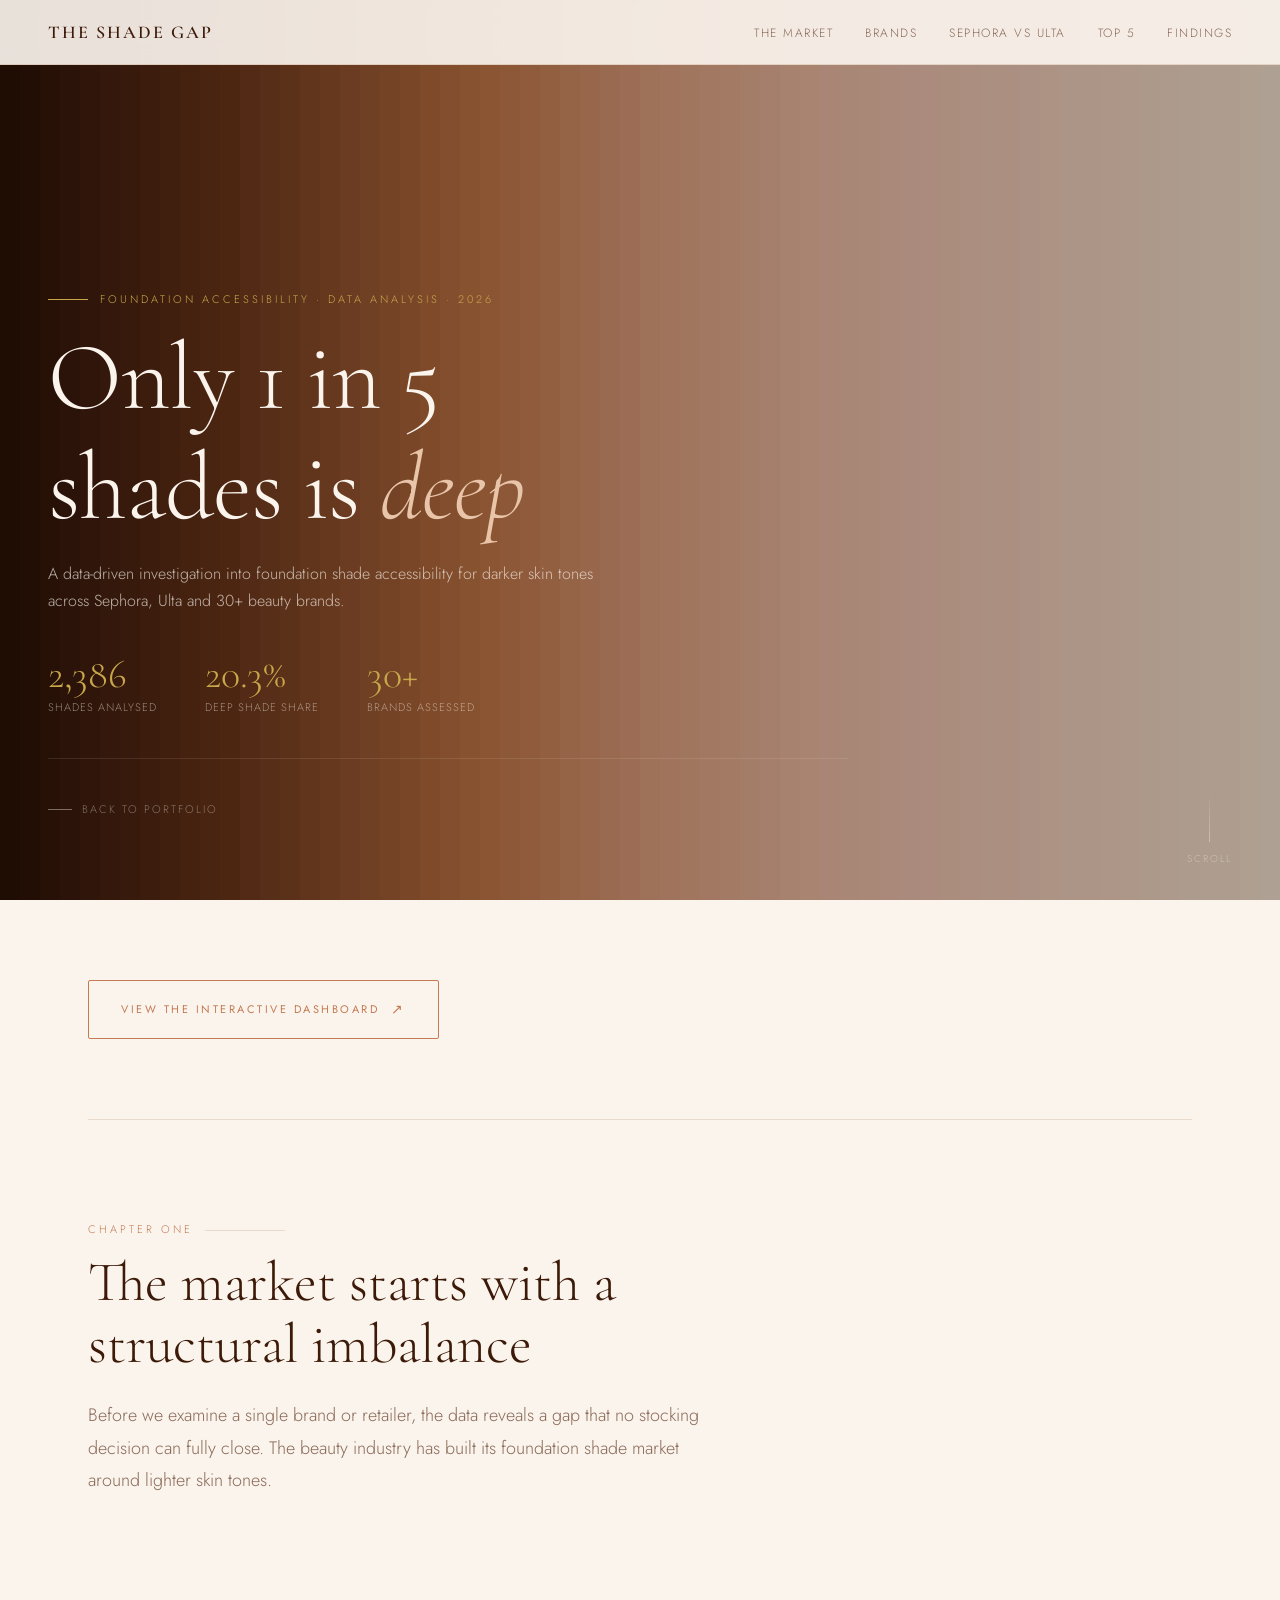
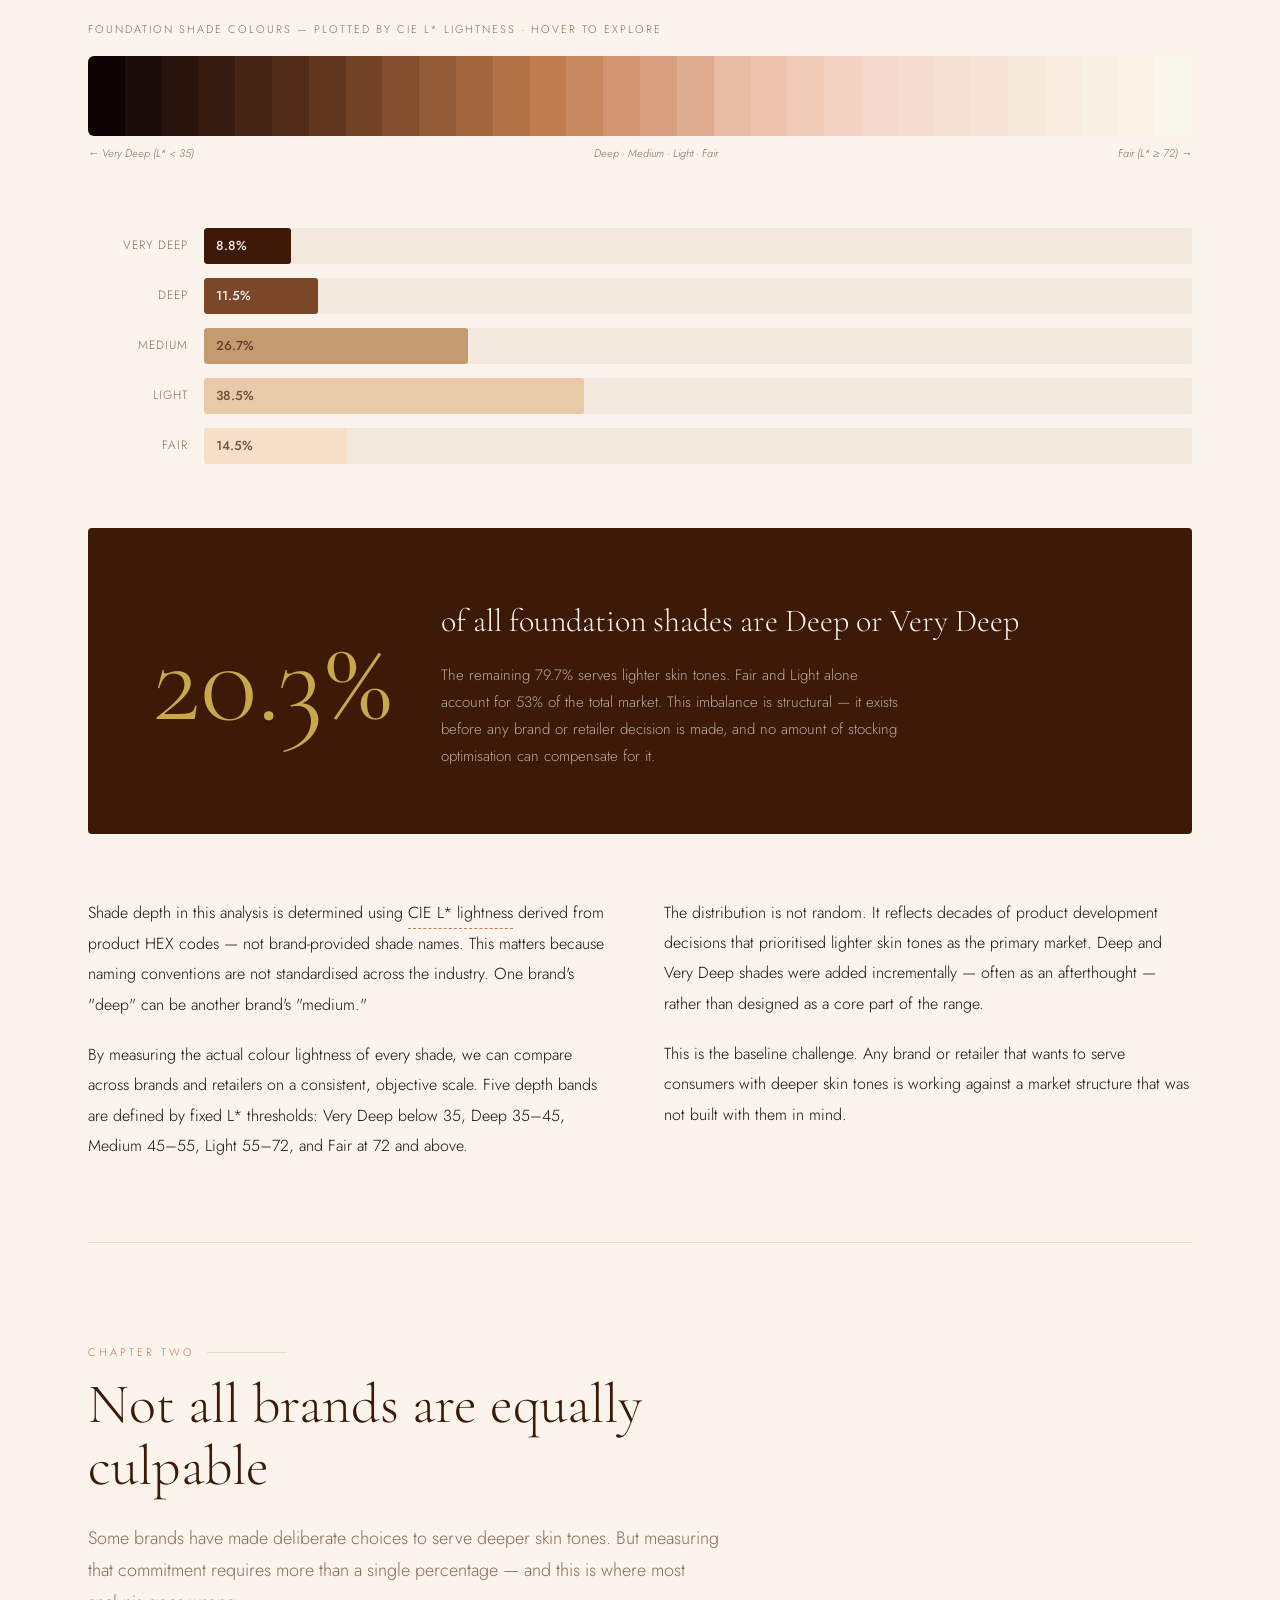
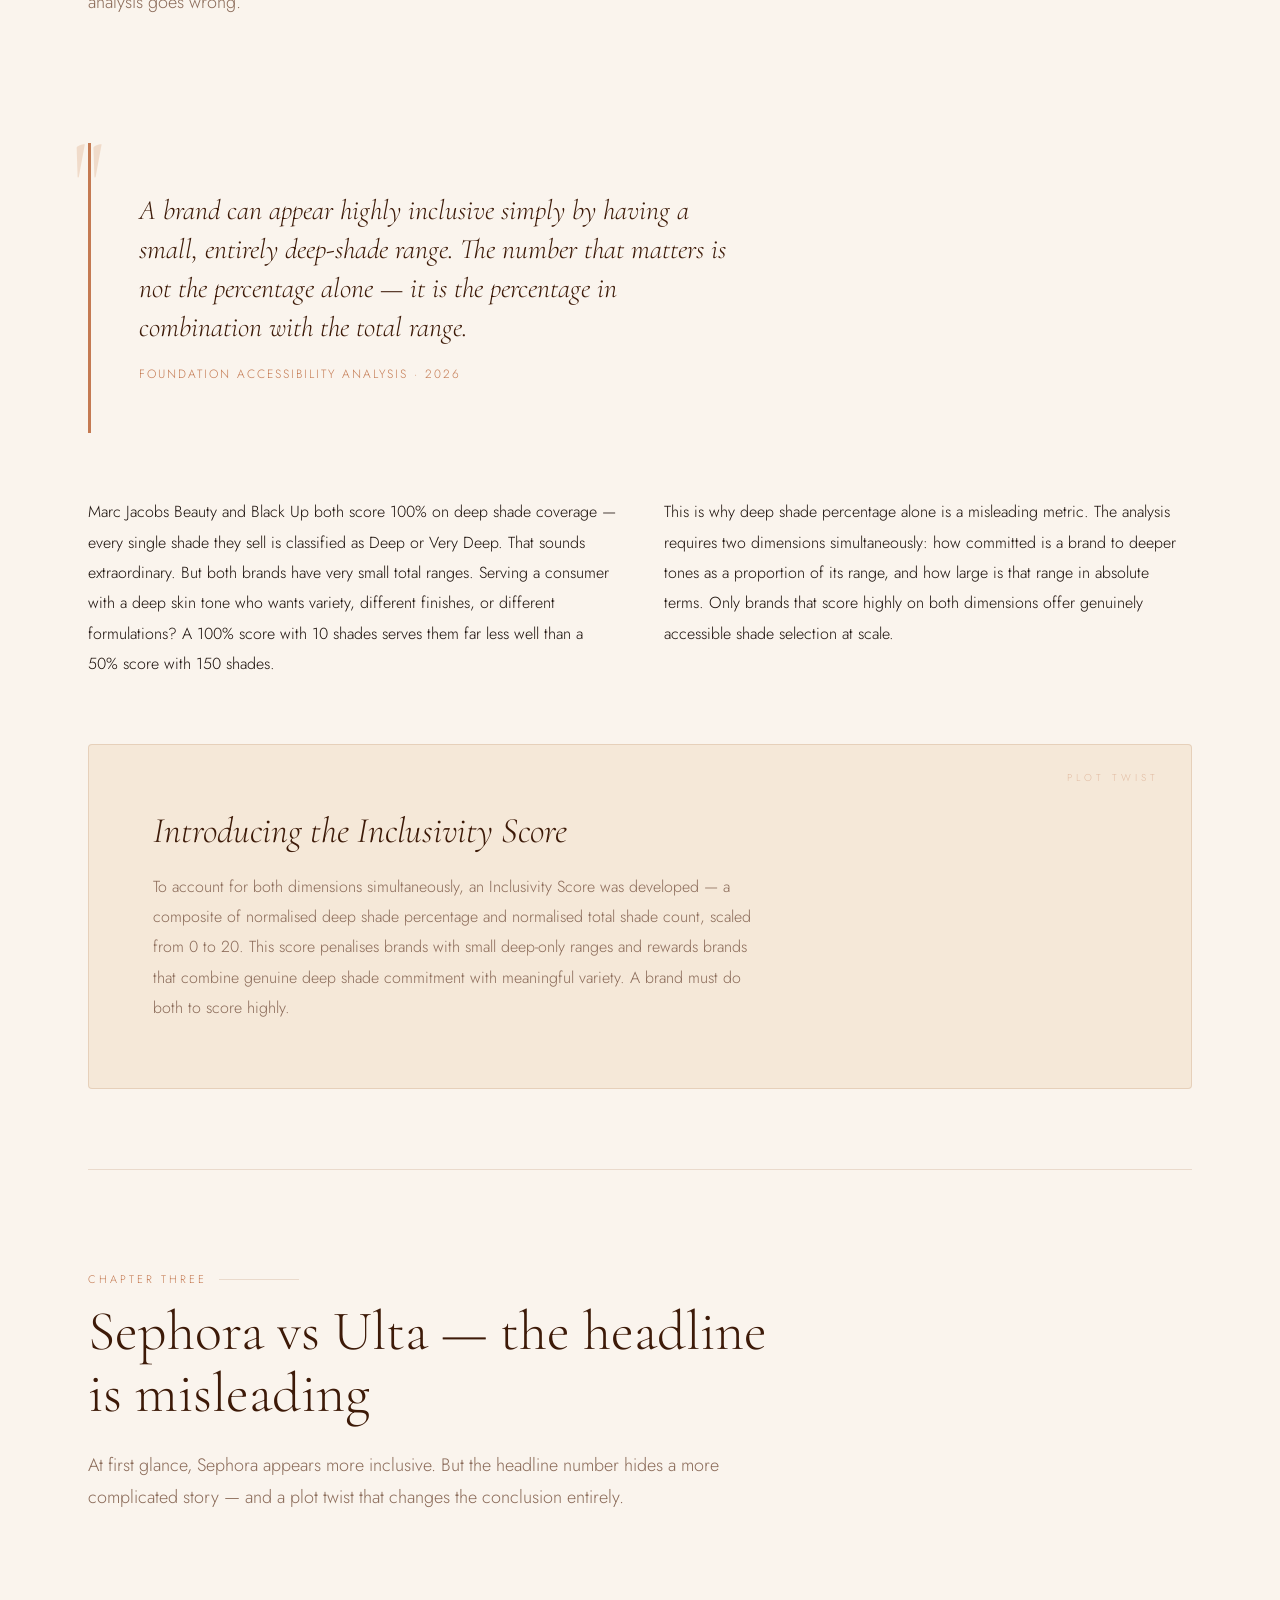
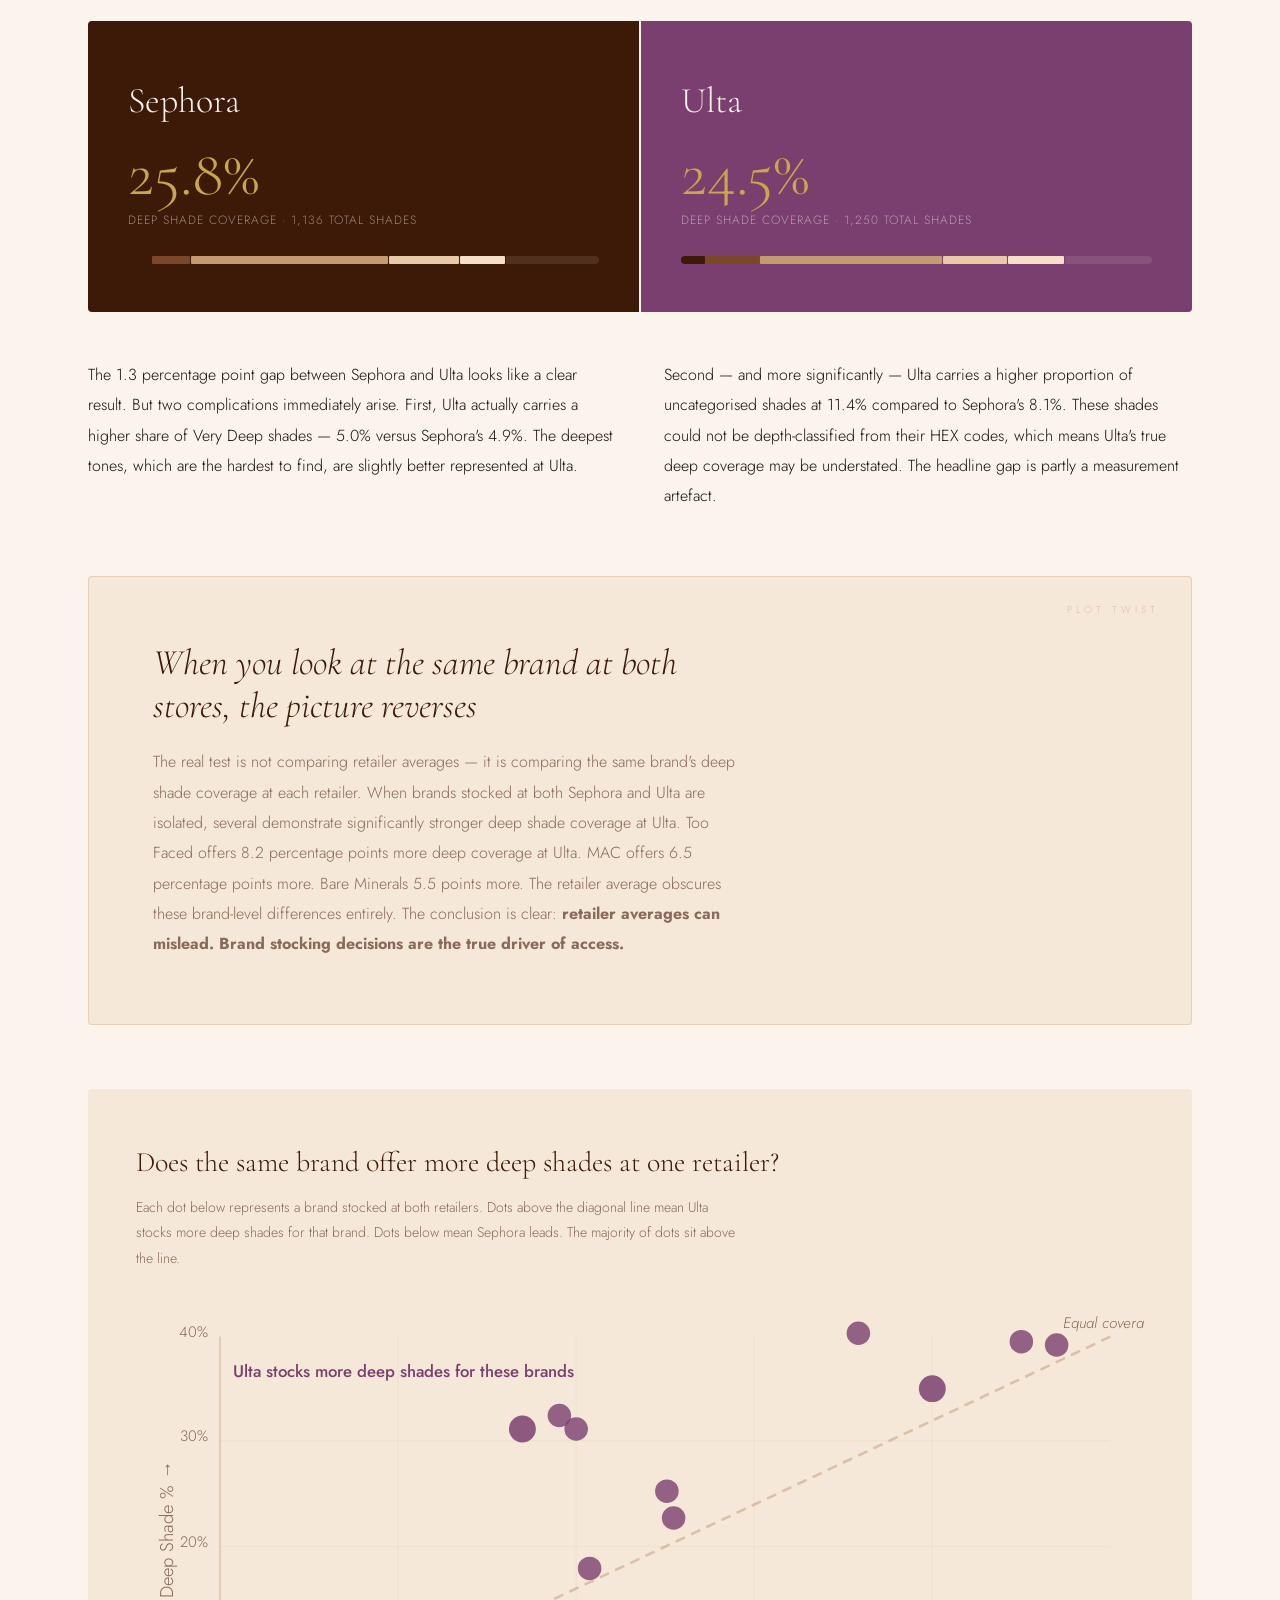
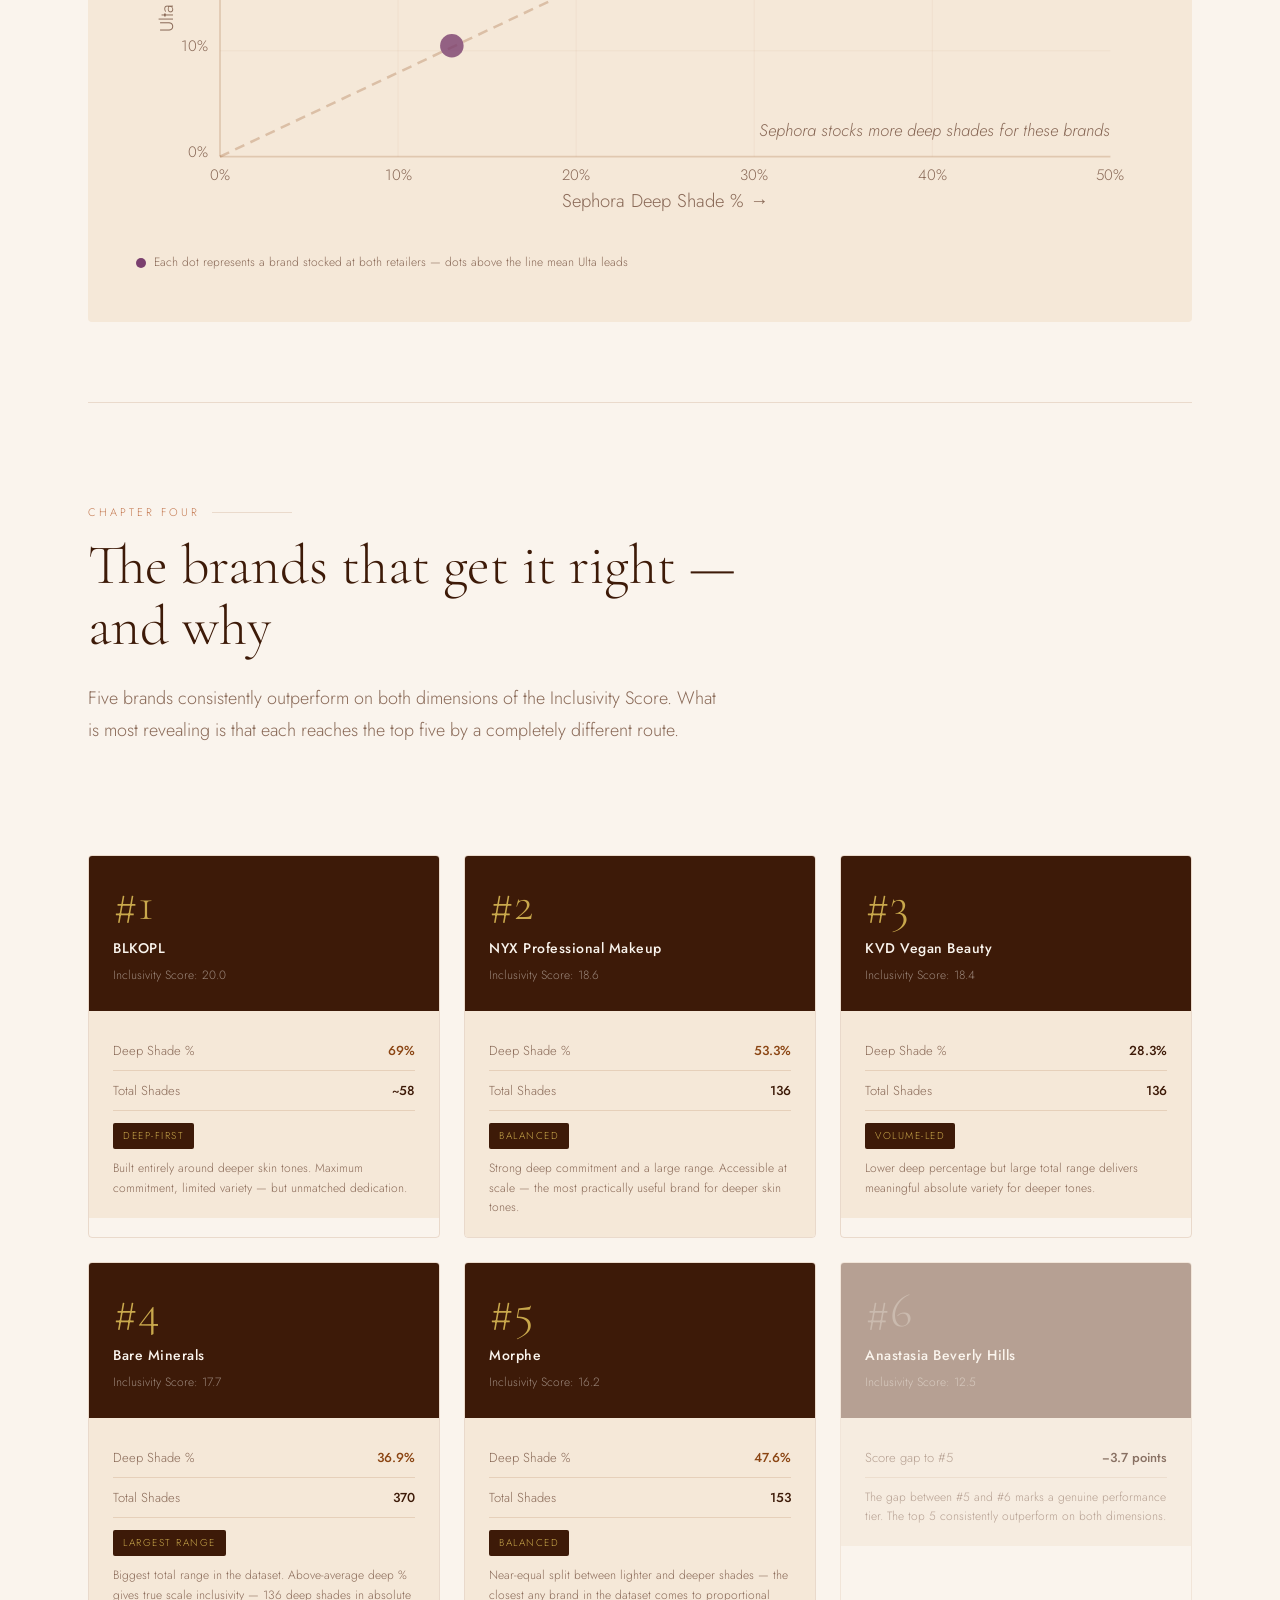
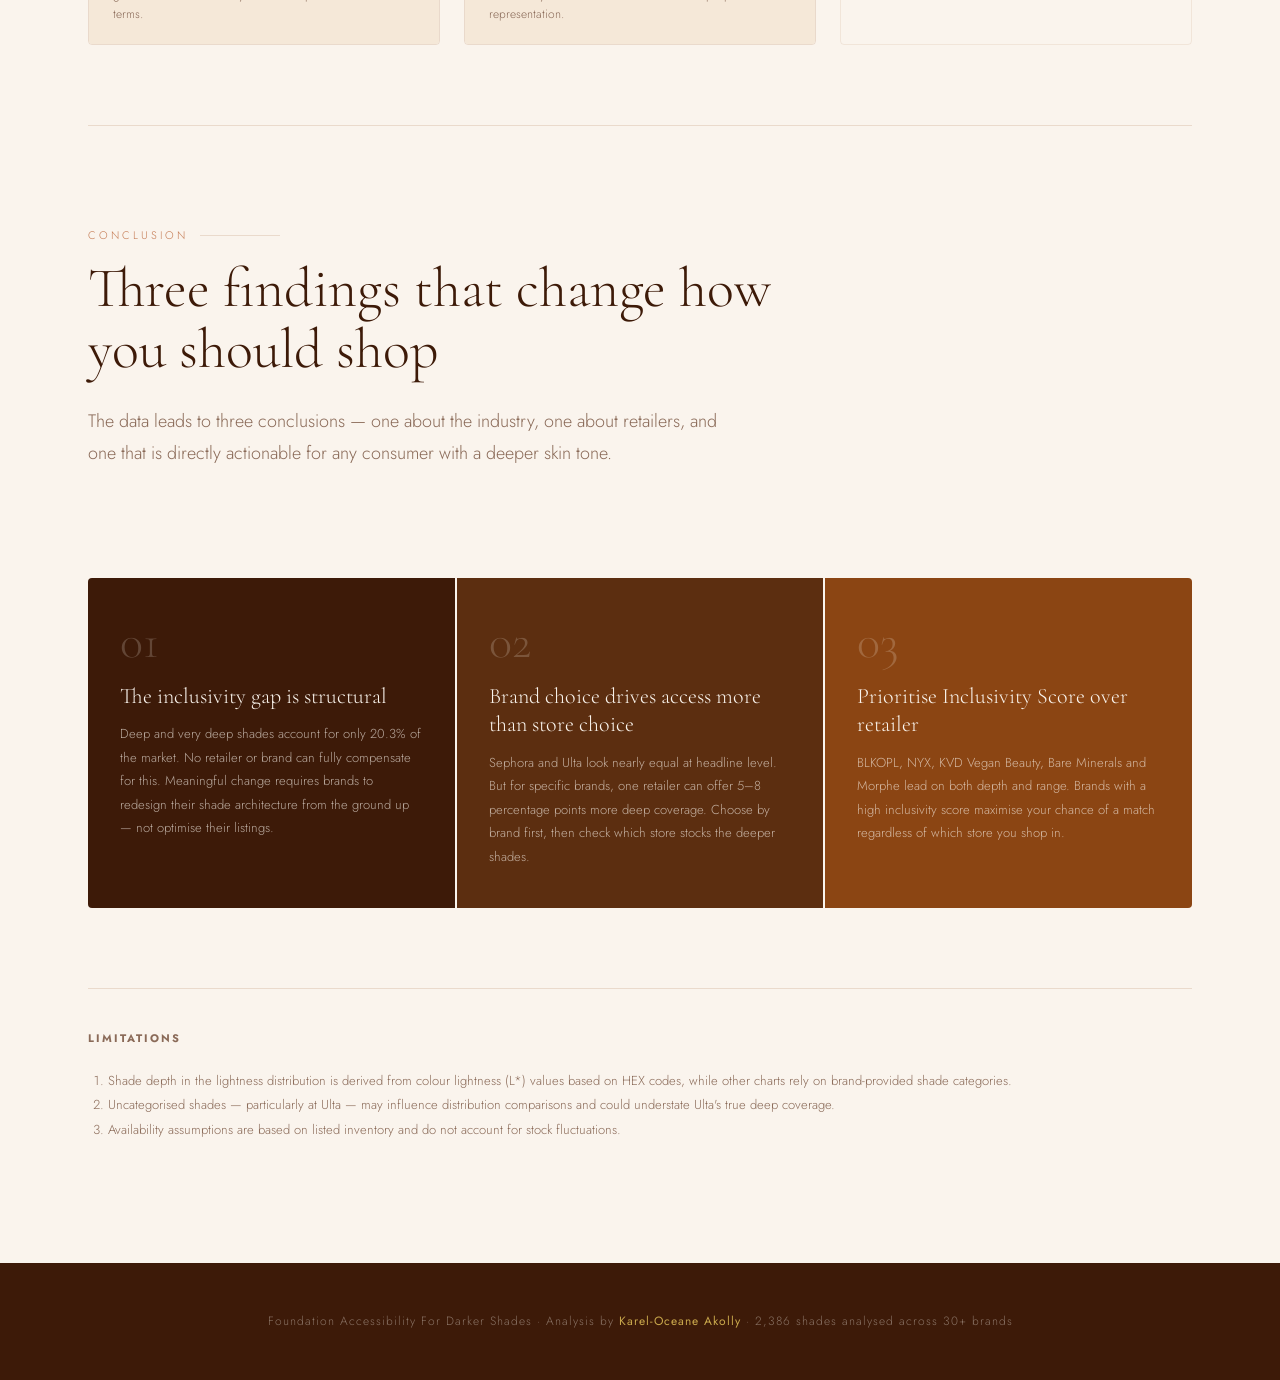
==== commit acd2079f: "Add files via upload" ====
--- a/Foundation.html
+++ b/Foundation.html
@@ -182,6 +182,42 @@
     margin-top: 4px;
   }
 
+  /* ── PORTFOLIO BACK LINK ── */
+  .portfolio-link-wrap {
+    margin-top: 40px;
+    padding-top: 32px;
+    border-top: 1px solid rgba(250,244,237,0.1);
+  }
+
+  .portfolio-link {
+    display: inline-flex;
+    align-items: center;
+    gap: 10px;
+    font-size: 11px;
+    text-transform: uppercase;
+    letter-spacing: 2px;
+    color: rgba(250,244,237,0.4);
+    text-decoration: none;
+    transition: color 0.2s;
+  }
+
+  .portfolio-link:hover {
+    color: var(--gold);
+  }
+
+  .portfolio-link::before {
+    content: '';
+    display: block;
+    width: 24px;
+    height: 1px;
+    background: currentColor;
+    transition: width 0.2s;
+  }
+
+  .portfolio-link:hover::before {
+    width: 40px;
+  }
+
   .scroll-hint {
     position: absolute;
     bottom: 32px;
@@ -798,6 +834,39 @@
 
   .tooltip-wrap:hover .tt { opacity: 1; }
 
+  /* ── TABLEAU BUTTON ── */
+  .tableau-btn {
+    display: inline-flex;
+    align-items: center;
+    gap: 12px;
+    padding: 16px 32px;
+    border: 1px solid var(--terra);
+    color: var(--terra);
+    font-family: 'Jost', sans-serif;
+    font-size: 11px;
+    font-weight: 400;
+    text-transform: uppercase;
+    letter-spacing: 2.5px;
+    text-decoration: none;
+    border-radius: 2px;
+    transition: background 0.2s, color 0.2s;
+  }
+
+  .tableau-btn::after {
+    content: '↗';
+    font-size: 14px;
+    transition: transform 0.2s;
+  }
+
+  .tableau-btn:hover {
+    background: var(--terra);
+    color: var(--cream);
+  }
+
+  .tableau-btn:hover::after {
+    transform: translate(2px, -2px);
+  }
+
   /* ── MOBILE ── */
   @media (max-width: 768px) {
     nav { padding: 16px 24px; }
@@ -849,6 +918,9 @@
         <div class="hero-stat-label">Brands assessed</div>
       </div>
     </div>
+    <div class="portfolio-link-wrap">
+      <a href="index.html" class="portfolio-link">Back to portfolio</a>
+    </div>
   </div>
   <div class="scroll-hint">
     <div class="scroll-line"></div>
@@ -857,6 +929,13 @@
 </section>
 
 <div class="article">
+
+  <!-- ── TABLEAU LINK ── -->
+  <div class="fade-in" style="padding: 80px 0 0;">
+    <a href="https://public.tableau.com/views/RevisedFoundationAccessibilityForDarkerShades/Dashboard1?:language=en-GB&:sid=&:redirect=auth&:display_count=n&:origin=viz_share_link" target="_blank" class="tableau-btn">
+      View the interactive dashboard
+    </a>
+  </div>
 
   <!-- ── CHAPTER 1: MARKET ── -->
   <section class="chapter fade-in" id="market">
@@ -1044,42 +1123,18 @@
       <text x="43" y="82"  text-anchor="end" font-size="9" fill="var(--muted)" font-family="Jost">30%</text>
       <text x="43" y="20"  text-anchor="end" font-size="9" fill="var(--muted)" font-family="Jost">40%</text>
 
-      <!-- DOTS MATCHING SCREENSHOT EXACTLY — all purple, first on diagonal -->
-
-      <!-- Dot ON the line: ~13% Sephora, ~13% Ulta -->
+      <!-- DOTS -->
       <circle cx="188" cy="204" r="7" fill="var(--plum)" opacity="0.8"/>
-
-      <!-- Big outlier top-left: ~14% Sephora, ~41% Ulta (far above) -->
       <circle cx="230" cy="75" r="8" fill="var(--plum)" opacity="0.85"/>
-
-      <!-- ~18% Sephora, ~38% Ulta -->
       <circle cx="270" cy="158" r="7" fill="var(--plum)" opacity="0.8"/>
-
-      <!-- ~19% Sephora, ~32% Ulta -->
       <circle cx="252" cy="67" r="7" fill="var(--plum)" opacity="0.8"/>
-
-      <!-- ~20% Sephora, ~29% Ulta -->
       <circle cx="262" cy="75" r="7" fill="var(--plum)" opacity="0.8"/>
-
-      <!-- ~20% Sephora, ~27% Ulta -->
       <circle cx="320" cy="128" r="7" fill="var(--plum)" opacity="0.8"/>
-
-      <!-- ~30% Sephora, ~33% Ulta (above line) -->
       <circle cx="316" cy="112" r="7" fill="var(--plum)" opacity="0.8"/>
-
-      <!-- ~31% Sephora, ~32% Ulta (just above line) -->
       <circle cx="430" cy="18" r="7" fill="var(--plum)" opacity="0.8"/>
-
-      <!-- Far right cluster: ~40% Sephora, ~35% Ulta -->
       <circle cx="474" cy="51" r="8" fill="var(--plum)" opacity="0.85"/>
-
-      <!-- ~45% Sephora, ~35% Ulta -->
       <circle cx="527" cy="23" r="7" fill="var(--plum)" opacity="0.8"/>
-
-      <!-- ~47% Sephora, ~36% Ulta -->
       <circle cx="548" cy="25" r="7" fill="var(--plum)" opacity="0.8"/>
-
-    
 
       <!-- Axis labels -->
       <text x="315" y="300" text-anchor="middle" font-size="11" fill="var(--muted)" font-family="Jost">Sephora Deep Shade % →</text>
@@ -1318,11 +1373,6 @@
   }, { threshold: 0.15 });
 
   document.querySelectorAll('.fade-in, #depthBars').forEach(el => observer.observe(el));
-
-  // Depth bar rows also need observing
-  document.querySelectorAll('.depth-bar-row').forEach(el => {
-    // individual rows handled by parent observer
-  });
 </script>
 </body>
 </html>
